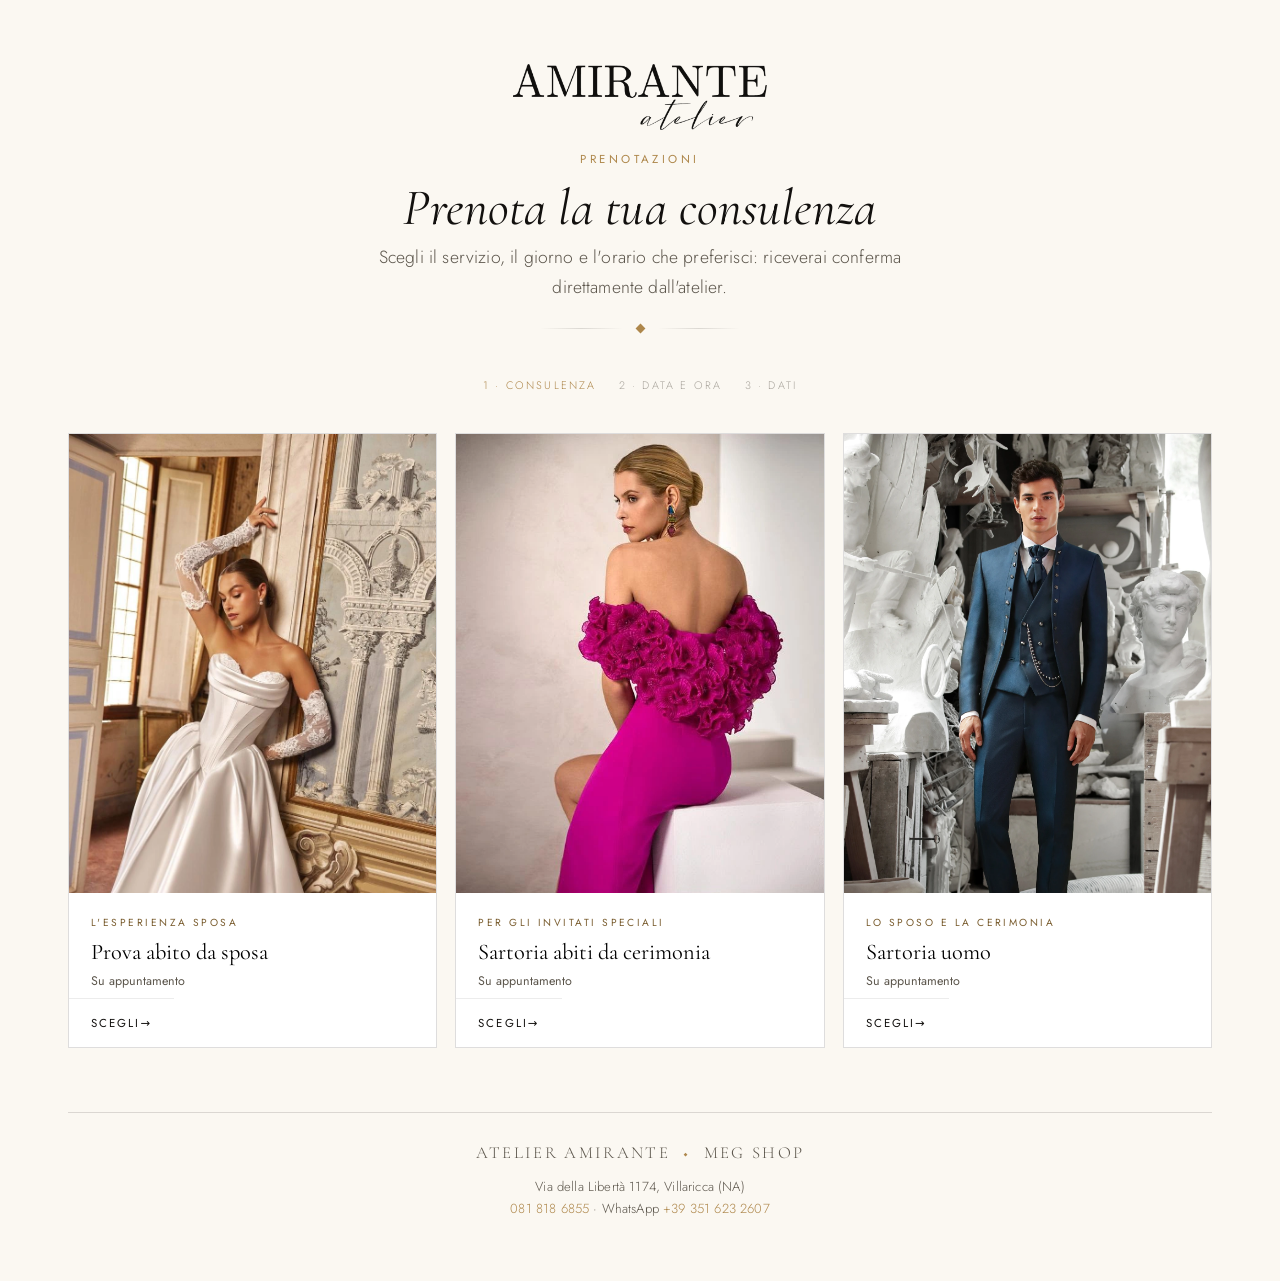
==== prenota.html @ 11bf03ba "Add files via upload" ====
<!DOCTYPE html>
<html lang="it">
<head>
<meta charset="UTF-8">
<meta name="viewport" content="width=device-width, initial-scale=1">
<title>Prenota la tua consulenza — Atelier Amirante</title>
<meta name="description" content="Prenota online la tua consulenza all'Atelier Amirante — Meg Shop, sartoria d'alta moda a Villaricca (NA). Scegli servizio, giorno e orario.">
<meta name="theme-color" content="#FBF8F2">
<meta name="robots" content="noindex,follow">
<meta property="og:title" content="Prenota la tua consulenza — Atelier Amirante">
<meta property="og:description" content="Scegli servizio, giorno e orario: riceverai conferma dall'atelier.">
<meta property="og:type" content="website">
<link rel="icon" href="assets/favicon.png">
<link rel="preconnect" href="https://fonts.googleapis.com">
<link rel="preconnect" href="https://fonts.gstatic.com" crossorigin>
<link href="https://fonts.googleapis.com/css2?family=Cormorant+Garamond:ital,wght@0,400;0,500;0,600;1,400;1,500&family=Jost:wght@300;400;500&display=swap" rel="stylesheet">
<link rel="stylesheet" href="css/style.min.css">
<style>
  /* La pagina prenotazione non ha animazioni reveal: mostra tutto subito */
  .reveal{opacity:1 !important;transform:none !important}
  html,body{min-height:100%}
  body{background:var(--paper);display:block}
  .pren-wrap{max-width:var(--maxw);margin:0 auto;padding:clamp(30px,6vw,64px) clamp(20px,5vw,48px) 20px}
  .pren-head{text-align:center;margin-bottom:clamp(26px,4vw,44px)}
  .pren-logo{height:clamp(42px,6vw,66px);width:auto;margin:0 auto 20px;display:block}
  .pren-kicker{display:block;font-family:var(--sans);font-weight:400;font-size:.72rem;
    letter-spacing:.3em;text-transform:uppercase;color:var(--gold);margin-bottom:12px}
  .pren-head h1{font-family:var(--serif);font-weight:400;font-style:italic;
    font-size:clamp(2rem,5vw,3.2rem);line-height:1.05;margin:0 0 .5rem;color:var(--ink)}
  .pren-head p{font-family:var(--sans);font-weight:300;font-size:clamp(.95rem,1.6vw,1.1rem);
    color:var(--ink-soft);max-width:560px;margin:0 auto}
  .pren-divider{display:flex;align-items:center;justify-content:center;gap:14px;width:200px;margin:22px auto 0}
  .pren-divider span{height:1px;flex:1;background:linear-gradient(90deg,transparent,var(--line),transparent)}
  .pren-divider i{width:7px;height:7px;transform:rotate(45deg);background:var(--gold);flex:0 0 auto}
  .pren-foot{text-align:center;margin-top:clamp(40px,6vw,64px);padding:26px 20px 40px;
    border-top:1px solid var(--line)}
  .pren-foot .fn{font-family:var(--serif);font-size:1.05rem;letter-spacing:.14em;text-transform:uppercase;color:var(--ink-soft)}
  .pren-foot .fd{font-family:var(--sans);font-size:.82rem;color:var(--ink-soft);margin-top:8px;line-height:1.7}
  .pren-foot a{color:var(--gold);text-decoration:none}
  .pren-foot .dot{color:var(--gold);margin:0 .4em}
</style>
</head>
<body>
  <main class="pren-wrap">
    <header class="pren-head">
      <img class="pren-logo" src="assets/logo-dark.png" alt="Atelier Amirante — Meg Shop" width="900" height="233">
      <span class="pren-kicker">Prenotazioni</span>
      <h1>Prenota la tua consulenza</h1>
      <p>Scegli il servizio, il giorno e l'orario che preferisci: riceverai conferma direttamente dall'atelier.</p>
      <div class="pren-divider" aria-hidden="true"><span></span><i></i><span></span></div>
    </header>

    <!-- Il motore di prenotazione si monta qui (js/booking.min.js) -->
    <div id="booking-app"></div>

    <footer class="pren-foot">
      <div class="fn">Atelier Amirante <span class="dot">◆</span> Meg Shop</div>
      <div class="fd">
        Via della Libertà 1174, Villaricca (NA)<br>
        <a href="tel:+390818186855">081 818 6855</a> · WhatsApp <a href="https://wa.me/393516232607" target="_blank" rel="noopener">+39 351 623 2607</a>
      </div>
    </footer>
  </main>

  <script src="js/data.js"></script>
  <script src="js/booking.min.js"></script>
</body>
</html>
---- css/style.min.css ----
:root{--paper:#FBF8F2;--ivory:#F2EADC;--ink:#12100E;--ink-2:#2A2620;--ink-soft:#5B554B;--gold:#AE874B;--gold-2:#C6A56B;--line:rgba(24,20,16,.14);--line-soft:rgba(24,20,16,.08);--shadow:0 30px 80px -40px rgba(18,16,14,.5);--serif:"Cormorant Garamond",Georgia,serif;--sans:"Jost",system-ui,-apple-system,sans-serif;--maxw:1240px;--ease:cubic-bezier(.19,1,.22,1);--gold-text:#7a5d2f}*{box-sizing:border-box}html{scroll-behavior:smooth}body{margin:0;background:var(--paper);color:var(--ink);font-family:var(--sans);font-weight:300;line-height:1.7;font-size:16.5px;letter-spacing:.01em;-webkit-font-smoothing:antialiased;overflow-x:hidden}img{max-width:100%;display:block}a{color:inherit;text-decoration:none}h1,h2,h3,h4{font-family:var(--serif);font-weight:500;line-height:1.05;margin:0;letter-spacing:.005em}p{margin:0 0 1em}.wrap{width:100%;max-width:var(--maxw);margin:0 auto;padding:0 clamp(20px,5vw,64px)}.kicker{font-family:var(--sans);font-weight:400;font-size:.72rem;letter-spacing:.34em;text-transform:uppercase;color:var(--gold);margin:0 0 1.1rem;display:inline-block}.kicker::before{content:"";display:inline-block;width:26px;height:1px;background:var(--gold);vertical-align:middle;margin-right:.8em;opacity:.7}.section{padding:clamp(72px,11vw,150px) 0}.eyebrow-line{width:1px;height:64px;background:var(--line);margin:0 auto}.btn{display:inline-flex;align-items:center;gap:.7em;font-family:var(--sans);font-size:.78rem;letter-spacing:.22em;text-transform:uppercase;font-weight:400;padding:1.15em 2.4em;border:1px solid var(--ink);background:0 0;color:var(--ink);cursor:pointer;transition:all .5s var(--ease);border-radius:0}.btn:hover{background:var(--ink);color:var(--paper)}.btn-gold{border-color:var(--gold);background:var(--gold);color:#fff}.btn-gold:hover{background:var(--ink);border-color:var(--ink);color:var(--paper)}.btn-ghost-light{border-color:rgba(255,255,255,.6);color:#fff;background:0 0}.btn-ghost-light:hover{background:#fff;color:var(--ink);border-color:#fff}.btn:disabled{opacity:.4;cursor:not-allowed}.reveal{opacity:0;transform:translateY(34px);transition:opacity 1.1s var(--ease),transform 1.1s var(--ease)}.reveal.in{opacity:1;transform:none}.reveal.d1{transition-delay:.12s}.reveal.d2{transition-delay:.24s}.reveal.d3{transition-delay:.36s}@media(prefers-reduced-motion:reduce){.reveal{opacity:1;transform:none;transition:none}}.nav{position:fixed;inset:0 0 auto 0;z-index:60;display:flex;align-items:center;justify-content:space-between;padding:22px clamp(20px,5vw,64px);transition:background .6s var(--ease),padding .6s var(--ease),box-shadow .6s var(--ease)}.nav.solid{background:rgba(251,248,242,.92);backdrop-filter:blur(12px);padding:14px clamp(20px,5vw,64px);box-shadow:0 1px 0 var(--line-soft)}.nav-logo img{height:30px;width:auto;transition:opacity .4s}.nav .logo-light{display:block}.nav .logo-dark{display:none;position:absolute}.nav.solid .logo-light{display:none}.nav.solid .logo-dark{display:block;position:static}.nav-links{display:flex;gap:2.4rem;align-items:center}.nav-links a{font-size:.74rem;letter-spacing:.18em;text-transform:uppercase;color:#fff;opacity:.86;transition:opacity .3s}.nav.solid .nav-links a{color:var(--ink)}.nav-links a:hover{opacity:1}.nav-links a.nav-cta{border:1px solid rgba(255,255,255,.5);padding:.7em 1.4em}.nav.solid .nav-links a.nav-cta{border-color:var(--gold);color:var(--gold)}.nav-burger{display:none;background:0 0;border:0;cursor:pointer;width:30px;height:22px;position:relative}.nav-burger span{position:absolute;left:0;right:0;height:1.5px;background:#fff;transition:.4s var(--ease)}.nav.solid .nav-burger span{background:var(--ink)}.nav-burger span:first-child{top:0}.nav-burger span:nth-child(2){top:10px}.nav-burger span:nth-child(3){top:20px}.hero{position:relative;min-height:100svh;display:flex;align-items:center;justify-content:center;text-align:center;overflow:hidden;color:#fff}.hero-poster,.hero-video,.hero-video video{position:absolute;inset:0;width:100%;height:100%;object-fit:cover}.hero-poster{background-size:cover;background-position:center 30%}.hero::after{content:"";position:absolute;inset:0;background:linear-gradient(180deg,rgba(10,9,8,.5) 0,rgba(10,9,8,.28) 40%,rgba(10,9,8,.62) 100%);z-index:1}.hero-inner{position:relative;z-index:2;padding:0 24px;max-width:900px}.hero-logo{height:clamp(46px,7vw,88px);width:auto;margin:0 auto 2rem;filter:drop-shadow(0 8px 30px rgba(0,0,0,.4))}.hero h1{font-size:clamp(2.4rem,6vw,5rem);font-weight:400;font-style:italic;line-height:1.02;margin:0 0 1.1rem;text-shadow:0 4px 40px rgba(0,0,0,.35)}.hero p{font-family:var(--sans);font-weight:300;font-size:clamp(.95rem,1.5vw,1.15rem);letter-spacing:.02em;max-width:620px;margin:0 auto 2.4rem;opacity:.94}.hero-scroll{position:absolute;bottom:34px;left:50%;transform:translateX(-50%);z-index:2;font-size:.66rem;letter-spacing:.3em;text-transform:uppercase;opacity:.8;display:flex;flex-direction:column;align-items:center;gap:12px}.hero-scroll::after{content:"";width:1px;height:40px;background:#fff;animation:scrolldot 2.4s var(--ease) infinite}@keyframes scrolldot{0%{transform:scaleY(0);transform-origin:top}45%{transform:scaleY(1);transform-origin:top}55%{transform:scaleY(1);transform-origin:bottom}100%{transform:scaleY(0);transform-origin:bottom}}.philo{position:relative;background:var(--paper)}.philo-grid{display:grid;grid-template-columns:1.05fr .95fr;gap:clamp(40px,7vw,110px);align-items:center}.philo-text h2{font-size:clamp(2rem,3.6vw,3.3rem);margin:0 0 1.6rem;max-width:15ch}.philo-text p{color:var(--ink-soft);max-width:46ch}.philo-media{position:relative}.philo-media img{width:100%;height:auto;aspect-ratio:4/5;object-fit:cover;box-shadow:var(--shadow)}.philo-media::before{content:"";position:absolute;inset:auto -22px -22px auto;width:62%;height:62%;border:1px solid var(--gold);z-index:-1}.philo-stats{display:flex;gap:clamp(24px,4vw,56px);margin-top:2.8rem;padding-top:2.4rem;border-top:1px solid var(--line)}.philo-stats .n{font-family:var(--serif);font-size:clamp(1.8rem,3vw,2.6rem);color:var(--gold);line-height:1}.philo-stats .l{font-size:.72rem;letter-spacing:.14em;text-transform:uppercase;color:var(--ink-soft);margin-top:.5rem}.services{background:linear-gradient(rgba(251,248,242,.82),rgba(251,248,242,.92)) 0 0/cover fixed,url("../assets/marble-light.webp") 0 0/cover fixed}.sec-head{text-align:center;max-width:640px;margin:0 auto clamp(48px,7vw,90px)}.sec-head h2{font-size:clamp(2rem,4vw,3.4rem)}.sec-head p{color:var(--ink-soft);margin-top:1rem}.svc{display:grid;grid-template-columns:1fr 1fr;gap:clamp(30px,5vw,80px);align-items:center;margin-bottom:clamp(60px,9vw,120px)}.svc:last-child{margin-bottom:0}.svc:nth-child(2n) .svc-media{order:2}.svc-media{position:relative;overflow:hidden}.svc-media img{width:100%;height:auto;aspect-ratio:3/4;object-fit:cover;object-position:center top;transition:transform 1.6s var(--ease)}.svc:hover .svc-media img{transform:scale(1.05)}.svc-num{position:absolute;top:20px;left:20px;font-family:var(--serif);font-size:3.4rem;font-style:italic;color:#fff;mix-blend-mode:overlay;opacity:.9}.svc-body .kicker{margin-bottom:.8rem}.svc-body h3{font-size:clamp(1.7rem,2.8vw,2.5rem);margin-bottom:1rem}.svc-dur{display:inline-flex;align-items:center;gap:.6em;font-size:.72rem;letter-spacing:.18em;text-transform:uppercase;color:var(--gold);margin-bottom:1.2rem}.svc-dur::before{content:"";width:6px;height:6px;border-radius:50%;background:var(--gold)}.svc-body p{color:var(--ink-soft);max-width:44ch}.svc-list{list-style:none;padding:0;margin:1.6rem 0 2rem}.svc-list li{position:relative;padding-left:1.6em;margin-bottom:.6em;font-size:.95rem;color:var(--ink-2)}.svc-list li::before{content:"—";position:absolute;left:0;color:var(--gold)}.steps{background:var(--ivory)}.steps-grid{display:grid;grid-template-columns:repeat(3,1fr);gap:clamp(24px,4vw,60px)}.step{text-align:center;position:relative}.step-n{font-family:var(--serif);font-style:italic;font-size:clamp(3rem,6vw,5rem);color:var(--gold);opacity:.35;line-height:1;margin-bottom:.4rem}.step h3{font-size:1.5rem;margin-bottom:.7rem}.step p{color:var(--ink-soft);font-size:.95rem;max-width:32ch;margin:0 auto}.gallery{background:var(--paper);overflow:hidden}.gal-rows{display:flex;flex-direction:column;gap:clamp(34px,5vw,60px);margin-top:clamp(22px,4vw,42px)}.gal-row-title{font-family:var(--serif);font-weight:400;color:var(--ink);font-size:clamp(1.15rem,2.6vw,1.7rem);letter-spacing:.01em;margin:0 0 clamp(14px,2vw,22px);padding-bottom:.5rem;border-bottom:1px solid var(--line);display:inline-block}.gal-marquee{overflow:hidden;width:100%;-webkit-mask-image:linear-gradient(to right,transparent,#000 5%,#000 95%,transparent);mask-image:linear-gradient(to right,transparent,#000 5%,#000 95%,transparent)}.gal-track{display:flex;width:max-content;animation:linear infinite gal-scroll;will-change:transform}.gal-row.rev .gal-track{animation-direction:reverse}.gal-marquee:hover .gal-track{animation-play-state:paused}.gal-group{display:flex;gap:14px;padding-right:14px}@keyframes gal-scroll{from{transform:translateX(0)}to{transform:translateX(-50%)}}.gal-item{position:relative;overflow:hidden;border:0;padding:0;margin:0;background:var(--ivory);height:clamp(320px,42vw,470px);aspect-ratio:3/4;flex:0 0 auto;display:block;pointer-events:none;-webkit-user-select:none;user-select:none}.gal-item img{width:100%;height:100%;object-fit:cover;object-position:center top;display:block;pointer-events:none;-webkit-user-select:none;user-select:none;-webkit-user-drag:none;-webkit-touch-callout:none;filter:grayscale(.15) contrast(1.03)}@media(max-width:640px){.gal-item{height:clamp(260px,66vw,380px)}.gal-group{gap:10px;padding-right:10px}}@media(prefers-reduced-motion:reduce){.gal-track{animation:none;width:auto}.gal-marquee{overflow-x:auto;-webkit-overflow-scrolling:touch}.gal-group[aria-hidden]{display:none}}.lb-count{position:absolute;bottom:26px;left:50%;transform:translateX(-50%);color:rgba(255,255,255,.8);font-family:var(--sans);font-size:.74rem;letter-spacing:.2em}.lb{position:fixed;inset:0;z-index:200;background:rgba(12,10,8,.94);display:none;align-items:center;justify-content:center;opacity:0;transition:opacity .4s var(--ease)}.lb.on{display:flex;opacity:1}.lb img{max-width:88vw;max-height:86vh;box-shadow:0 40px 120px rgba(0,0,0,.6)}.lb-close,.lb-nav{position:absolute;background:0 0;border:0;color:#fff;cursor:pointer;font-family:var(--serif);opacity:.75;transition:opacity .3s}.lb-close:hover,.lb-nav:hover{opacity:1}.lb-close{top:26px;right:32px;font-size:2rem}.lb-nav{top:50%;transform:translateY(-50%);font-size:2.4rem;padding:20px}.lb-prev{left:16px}.lb-next{right:16px}.atmo{position:relative;min-height:78vh;display:flex;align-items:center;justify-content:center;overflow:hidden;color:#fff;text-align:center}.atmo video{position:absolute;inset:0;width:100%;height:100%;object-fit:cover}.atmo::after{content:"";position:absolute;inset:0;background:rgba(12,10,8,.42);z-index:1}.atmo-inner{position:relative;z-index:2;max-width:760px;padding:0 24px}.atmo-inner h2{font-size:clamp(1.9rem,4vw,3.4rem);font-style:italic;font-weight:400}.atmo-inner p{font-family:var(--sans);opacity:.9;margin-top:1rem}.booking{background:linear-gradient(rgba(18,16,14,.9),rgba(18,16,14,.94)) 0 0/cover,url("../assets/marble-dark.webp") 0 0/cover;color:var(--paper)}.booking .sec-head h2{color:var(--paper)}.booking .sec-head p{color:rgba(242,234,220,.7)}.booking .kicker{color:var(--gold-2)}.bk-shell{max-width:960px;margin:0 auto;background:var(--paper);color:var(--ink);overflow-x:clip;box-shadow:0 50px 130px -50px rgba(0,0,0,.8);padding:clamp(24px,4vw,52px)}.bk-progress{display:flex;gap:1.4rem;justify-content:center;flex-wrap:wrap;margin-bottom:2.4rem;font-size:.68rem;letter-spacing:.2em;text-transform:uppercase;color:var(--ink-soft)}.bk-progress span{position:relative;opacity:.5}.bk-progress span.on{opacity:1;color:var(--gold)}.bk-progress span.done{opacity:.85;color:var(--ink)}.bk-svc-grid{display:grid;grid-template-columns:repeat(3,1fr);gap:18px}.bk-svc{display:flex;flex-direction:column;text-align:left;border:1px solid var(--line);background:#fff;cursor:pointer;padding:0;overflow:hidden;transition:.5s var(--ease);font-family:var(--sans)}.bk-svc:hover{border-color:var(--gold);transform:translateY(-4px);box-shadow:var(--shadow)}.bk-svc-img{display:block;width:100%;height:auto;aspect-ratio:4/5;object-fit:cover;object-position:center top;background:var(--ivory)}.bk-svc-body{padding:22px 22px 8px;flex:1}.bk-svc-kicker{display:block;font-size:.64rem;letter-spacing:.24em;text-transform:uppercase;color:var(--gold);margin-bottom:.6rem}.bk-svc-name{display:block;font-family:var(--serif);font-size:1.4rem;line-height:1.1;margin-bottom:.5rem}.bk-svc-dur{display:block;font-size:.78rem;color:var(--ink-soft)}.bk-svc-go{display:flex;justify-content:space-between;align-items:center;padding:16px 22px;font-size:.72rem;letter-spacing:.18em;text-transform:uppercase;color:var(--ink);border-top:1px solid var(--line-soft)}.bk-svc-go i{transition:transform .4s var(--ease);font-style:normal}.bk-svc:hover .bk-svc-go i{transform:translateX(6px);color:var(--gold)}.bk-head{display:flex;align-items:center;gap:1.2rem;flex-wrap:wrap;margin-bottom:2rem;padding-bottom:1.2rem;border-bottom:1px solid var(--line-soft)}.bk-back{background:0 0;border:0;cursor:pointer;font-family:var(--sans);font-size:.74rem;letter-spacing:.14em;text-transform:uppercase;color:var(--ink-soft);transition:color .3s}.bk-back:hover{color:var(--gold)}.bk-chosen{font-family:var(--serif);font-size:1.15rem;color:var(--ink)}.bk-chosen em{color:var(--gold);font-style:normal;font-size:.9rem}.bk-cols{display:grid;grid-template-columns:230px 1fr;gap:clamp(20px,4vw,44px)}.bk-cols>*{min-width:0}.bk-cols h4{font-family:var(--sans);font-weight:400;font-size:.7rem;letter-spacing:.22em;text-transform:uppercase;color:var(--ink-soft);margin:0 0 1rem}.bk-date-list{display:flex;flex-direction:column;gap:8px;max-height:340px;overflow-y:auto;padding-right:6px}.bk-date{display:flex;align-items:center;gap:14px;border:1px solid var(--line);background:#fff;cursor:pointer;padding:10px 14px;transition:.35s var(--ease);font-family:var(--sans);text-align:left}.bk-date:hover{border-color:var(--gold)}.bk-date.sel{background:var(--ink);color:#fff;border-color:var(--ink)}.bk-date-dow{font-size:.66rem;letter-spacing:.16em;text-transform:uppercase;opacity:.7;width:34px}.bk-date-num{font-family:var(--serif);font-size:1.5rem;line-height:1}.bk-date-mon{font-size:.72rem;letter-spacing:.12em;text-transform:uppercase;opacity:.8}.bk-time-sec{font-family:var(--serif);font-style:italic;font-size:1.15rem;color:var(--gold);margin:1.2rem 0 .8rem}.bk-time-sec:first-child{margin-top:0}.bk-time-grid{display:grid;grid-template-columns:repeat(auto-fill,minmax(78px,1fr));gap:10px}.bk-time{border:1px solid var(--line);background:#fff;cursor:pointer;padding:.85em 0;font-family:var(--sans);font-size:.85rem;letter-spacing:.06em;transition:.3s var(--ease)}.bk-time:hover{border-color:var(--gold);color:var(--gold)}.bk-time.sel{background:var(--gold);border-color:var(--gold);color:#fff}.bk-time.off{opacity:.32;text-decoration:line-through;cursor:not-allowed}.bk-empty,.bk-hint,.bk-loading{color:var(--ink-soft);font-size:.9rem;font-style:italic}.bk-loading{color:var(--gold)}.bk-next{margin-top:2rem;width:100%;justify-content:center}.bk-cols-cal{grid-template-columns:320px 1fr}.bk-cal-wrap{border:1px solid var(--line);background:#fff;padding:16px}.bk-cal-hdr{display:flex;align-items:center;justify-content:space-between;margin-bottom:14px}.bk-cal-title{font-family:var(--serif);font-size:1.25rem;text-transform:capitalize}.bk-cal-nav{width:36px;height:36px;border:1px solid var(--line);background:#fff;cursor:pointer;font-size:1.2rem;line-height:1;color:var(--ink);transition:.3s var(--ease);border-radius:0}.bk-cal-nav:hover:not(:disabled){border-color:var(--gold);color:var(--gold)}.bk-cal-nav:disabled{opacity:.25;cursor:not-allowed}.bk-cal-week{display:grid;grid-template-columns:repeat(7,minmax(0,1fr));gap:4px;margin-bottom:8px}.bk-cal-week span{text-align:center;font-size:.62rem;letter-spacing:.06em;text-transform:uppercase;color:var(--ink-soft)}.bk-cal-grid{display:grid;grid-template-columns:repeat(7,minmax(0,1fr));gap:8px 4px}.bk-cal-empty{min-width:0}.bk-cal-day{width:100%;max-width:42px;margin-inline:auto;aspect-ratio:1;display:flex;align-items:center;justify-content:center;border:1px solid transparent;background:0 0;cursor:pointer;font-family:var(--sans);font-size:.92rem;line-height:1;color:var(--ink);transition:.2s var(--ease);border-radius:50%;padding:0}.bk-cal-day:hover:not(:disabled){border-color:var(--gold);color:var(--gold)}.bk-cal-day.today{font-weight:500;box-shadow:inset 0 0 0 1px var(--line)}.bk-cal-day.sel{background:var(--ink);color:#fff;border-color:var(--ink)}.bk-cal-day.off{color:#cfc8bb;cursor:not-allowed;pointer-events:none}.bk-form{display:grid;grid-template-columns:1fr 1fr;gap:18px}.bk-field{display:flex;flex-direction:column;gap:.5rem}.bk-field-full{grid-column:1/-1}.bk-field label{font-size:.68rem;letter-spacing:.16em;text-transform:uppercase;color:var(--ink-soft)}.bk-field input,.bk-field select,.bk-field textarea{border:1px solid var(--line);background:#fff;padding:.9em 1em;font-family:var(--sans);font-size:.95rem;color:var(--ink);border-radius:0;transition:border-color .3s;width:100%;box-sizing:border-box}.bk-field input:focus,.bk-field select:focus,.bk-field textarea:focus{outline:0;border-color:var(--gold)}.bk-field input:disabled{background:#f4f1ea;color:var(--ink-soft);cursor:not-allowed}.bk-field select{appearance:none;-webkit-appearance:none;cursor:pointer;background-image:url("data:image/svg+xml,%3Csvg xmlns='http://www.w3.org/2000/svg' width='12' height='8' viewBox='0 0 12 8'%3E%3Cpath fill='none' stroke='%237a5d2f' stroke-width='1.4' d='M1 1.5 6 6.5 11 1.5'/%3E%3C/svg%3E");background-repeat:no-repeat;background-position:right 1em center;padding-right:2.6em}.bk-sposa-title{margin-top:.4rem}.bk-sposa-title span{display:block;border-top:1px solid var(--line);padding-top:1rem;font-size:.7rem;letter-spacing:.16em;text-transform:uppercase;color:var(--gold)}.bk-email-off label{opacity:.55}.bk-noemail{align-self:flex-start;background:0 0;border:none;padding:.15rem 0;margin:.1rem 0 0;font-family:var(--sans);font-size:.78rem;color:var(--gold);cursor:pointer;text-decoration:underline;text-underline-offset:3px;transition:opacity .2s}.bk-noemail:hover{opacity:.7}.bk-noemail-note{font-size:.78rem;line-height:1.5;color:var(--ink-soft);margin:.35rem 0 0;background:#f6f1e6;border-left:2px solid var(--gold);padding:.6rem .8rem}.bk-noemail-note strong{color:var(--ink)}.bk-error{grid-column:1/-1;color:#a3402f;font-size:.85rem;margin:0}.bk-submit{grid-column:1/-1;justify-content:center;margin-top:.4rem}.bk-privacy{grid-column:1/-1;font-size:.72rem;color:var(--ink-soft);text-align:center;margin:.4rem 0 0}.bk-done{text-align:center;max-width:560px;margin:0 auto;padding:1rem 0}.bk-done-mark{width:64px;height:64px;border-radius:50%;border:1px solid var(--gold);color:var(--gold);display:flex;align-items:center;justify-content:center;font-size:1.8rem;margin:0 auto 1.6rem}.bk-done h3{font-size:1.9rem;margin-bottom:.8rem}.bk-done-sub{color:var(--ink-soft);margin-bottom:2rem}.bk-recap{text-align:left;border:1px solid var(--line);padding:1.4rem 1.6rem;margin-bottom:2rem}.bk-recap div{display:flex;justify-content:space-between;gap:1rem;padding:.5rem 0;border-bottom:1px solid var(--line-soft)}.bk-recap div:last-child{border-bottom:0}.bk-recap span{font-size:.7rem;letter-spacing:.14em;text-transform:uppercase;color:var(--ink-soft)}.bk-recap strong{font-weight:400;font-family:var(--serif);font-size:1.05rem;text-align:right}.bk-wa{width:100%;justify-content:center;margin-bottom:1rem}.bk-restart{background:0 0;border:0;cursor:pointer;font-family:var(--sans);font-size:.74rem;letter-spacing:.14em;text-transform:uppercase;color:var(--ink-soft);transition:color .3s}.bk-restart:hover{color:var(--gold)}.contact{background:var(--ivory)}.contact-grid{display:grid;grid-template-columns:.9fr 1.1fr;gap:clamp(30px,5vw,70px);align-items:stretch}.contact-info h2{font-size:clamp(1.9rem,3.4vw,3rem);margin-bottom:1.6rem}.contact-block{margin-bottom:1.7rem}.contact-block .lbl{font-size:.68rem;letter-spacing:.2em;text-transform:uppercase;color:var(--gold);margin-bottom:.4rem}.contact-block a,.contact-block p{font-size:1.05rem;color:var(--ink-2);margin:0}.contact-block a:hover{color:var(--gold)}.contact-socials{display:flex;gap:1.4rem;margin-top:2rem}.contact-socials a{font-size:.74rem;letter-spacing:.16em;text-transform:uppercase;border-bottom:1px solid var(--line);padding-bottom:.3em;transition:.3s}.contact-socials a:hover{border-color:var(--gold);color:var(--gold)}.contact-map{min-height:360px}.contact-map iframe{width:100%;height:100%;min-height:360px;border:0;filter:grayscale(.4) contrast(1.05)}.footer{background:var(--ink);color:rgba(242,234,220,.72);padding:clamp(56px,8vw,90px) 0 34px}.footer-top{display:grid;grid-template-columns:1.4fr 1fr 1fr;gap:clamp(30px,5vw,60px);padding-bottom:3rem;border-bottom:1px solid rgba(255,255,255,.1)}.footer-logo img{height:34px;width:auto;margin-bottom:1.4rem}.footer-top p{font-size:.92rem;max-width:34ch}.footer-col h5{font-family:var(--sans);font-weight:400;font-size:.68rem;letter-spacing:.2em;text-transform:uppercase;color:var(--gold-2);margin:0 0 1.1rem}.footer-col a,.footer-col p{display:block;font-size:.92rem;margin-bottom:.6rem;color:rgba(242,234,220,.72)}.footer-col a:hover{color:#fff}.footer-bottom{display:flex;justify-content:space-between;flex-wrap:wrap;gap:1rem;padding-top:1.8rem;font-size:.74rem;letter-spacing:.06em;color:rgba(242,234,220,.5)}.footer-bottom a:hover{color:#fff}@media(max-width:960px){.contact-grid,.philo-grid,.svc{grid-template-columns:1fr}.svc:nth-child(2n) .svc-media{order:0}.philo-media{max-width:520px}.steps-grid{grid-template-columns:1fr;gap:40px}.bk-cols,.bk-svc-grid{grid-template-columns:1fr}.bk-dates{min-width:0}.bk-date-list{flex-direction:row;max-height:none;overflow-x:auto;padding-bottom:10px;scroll-snap-type:x proximity;-webkit-overflow-scrolling:touch}.bk-date{flex:0 0 auto;flex-direction:column;gap:2px;min-width:64px;text-align:center;align-items:center;scroll-snap-align:start}.bk-date-dow{width:auto}.footer-top{grid-template-columns:1fr}.services{background-attachment:scroll}}@media(max-width:640px){.nav-links{position:fixed;inset:0;background:var(--paper);flex-direction:column;justify-content:center;gap:2rem;transform:translateX(100%);transition:transform .6s var(--ease);z-index:55}.nav-links.open{transform:none}.nav-links a{color:var(--ink);font-size:1rem}.nav-links a.nav-cta{border-color:var(--gold);color:var(--gold)}.nav-burger{display:block;z-index:70}.nav.menu-open .nav-burger span{background:var(--ink)}.nav.menu-open .nav-burger span:first-child{top:10px;transform:rotate(45deg)}.nav.menu-open .nav-burger span:nth-child(2){opacity:0}.nav.menu-open .nav-burger span:nth-child(3){top:10px;transform:rotate(-45deg)}.bk-form{grid-template-columns:1fr}.hero h1{font-size:clamp(2rem,9vw,3rem)}}.bk-svc-kicker,.contact-block .lbl,.svc-dur,/* testi piccoli in oro → tonalità conforme AA su fondo chiaro */ .kicker{color:var(--gold-text)}.visually-hidden{position:absolute!important;width:1px;height:1px;padding:0;margin:-1px;overflow:hidden;clip:rect(0,0,0,0);white-space:nowrap;border:0}.skip-link{position:absolute;left:16px;top:-60px;z-index:200;background:var(--ink);color:#fff;padding:.8em 1.4em;font-size:.8rem;letter-spacing:.12em;text-transform:uppercase;transition:top .3s var(--ease)}.skip-link:focus{top:16px}.bk-cal-day:focus-visible,.bk-time:focus-visible,[tabindex]:focus-visible,a:focus-visible,button:focus-visible,input:focus-visible,select:focus-visible,textarea:focus-visible{outline:2px solid var(--gold);outline-offset:3px;border-radius:2px}.atmo a:focus-visible,.booking a:focus-visible,.booking button:focus-visible,.booking input:focus-visible,.booking textarea:focus-visible,.footer a:focus-visible,.hero a:focus-visible,.lb button:focus-visible,.nav a:focus-visible{outline-color:var(--gold-2)}.footer-col h2{font-family:var(--sans);font-weight:400;font-size:.68rem;letter-spacing:.2em;text-transform:uppercase;color:var(--gold-2);margin:0 0 1.1rem}.contact-block address{font-style:normal;line-height:1.7;margin:0}
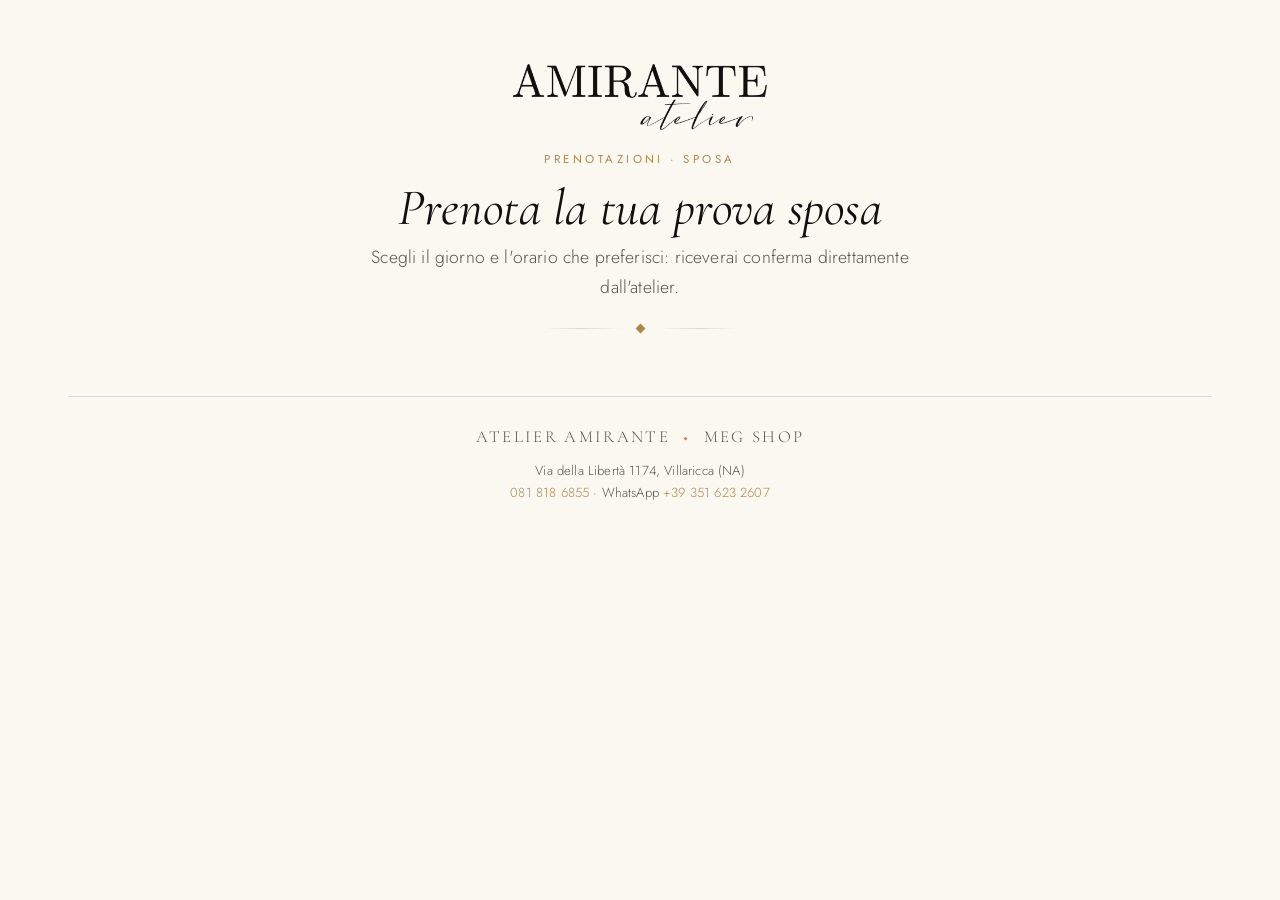
==== commit ebe338a6: "Add files via upload" ====
--- a/prenota.html
+++ b/prenota.html
@@ -3,12 +3,12 @@
 <head>
 <meta charset="UTF-8">
 <meta name="viewport" content="width=device-width, initial-scale=1">
-<title>Prenota la tua consulenza — Atelier Amirante</title>
-<meta name="description" content="Prenota online la tua consulenza all'Atelier Amirante — Meg Shop, sartoria d'alta moda a Villaricca (NA). Scegli servizio, giorno e orario.">
+<title>Prenota la prova abito da sposa — Atelier Amirante</title>
+<meta name="description" content="Prenota online la tua prova abito da sposa all'Atelier Amirante — Meg Shop, sartoria d'alta moda a Villaricca (NA). Scegli giorno e orario.">
 <meta name="theme-color" content="#FBF8F2">
 <meta name="robots" content="noindex,follow">
-<meta property="og:title" content="Prenota la tua consulenza — Atelier Amirante">
-<meta property="og:description" content="Scegli servizio, giorno e orario: riceverai conferma dall'atelier.">
+<meta property="og:title" content="Prenota la prova abito da sposa — Atelier Amirante">
+<meta property="og:description" content="Scegli il giorno e l'orario: riceverai conferma dall'atelier.">
 <meta property="og:type" content="website">
 <link rel="icon" href="assets/favicon.png">
 <link rel="preconnect" href="https://fonts.googleapis.com">
@@ -44,13 +44,13 @@
   <main class="pren-wrap">
     <header class="pren-head">
       <img class="pren-logo" src="assets/logo-dark.png" alt="Atelier Amirante — Meg Shop" width="900" height="233">
-      <span class="pren-kicker">Prenotazioni</span>
-      <h1>Prenota la tua consulenza</h1>
-      <p>Scegli il servizio, il giorno e l'orario che preferisci: riceverai conferma direttamente dall'atelier.</p>
+      <span class="pren-kicker">Prenotazioni · Sposa</span>
+      <h1>Prenota la tua prova sposa</h1>
+      <p>Scegli il giorno e l'orario che preferisci: riceverai conferma direttamente dall'atelier.</p>
       <div class="pren-divider" aria-hidden="true"><span></span><i></i><span></span></div>
     </header>
 
-    <!-- Il motore di prenotazione si monta qui (js/booking.min.js) -->
+    <!-- Il motore di prenotazione (solo sposa) si monta qui -->
     <div id="booking-app"></div>
 
     <footer class="pren-foot">
@@ -63,6 +63,6 @@
   </main>
 
   <script src="js/data.js"></script>
-  <script src="js/booking.min.js"></script>
+  <script src="js/booking-sposa.min.js"></script>
 </body>
 </html>
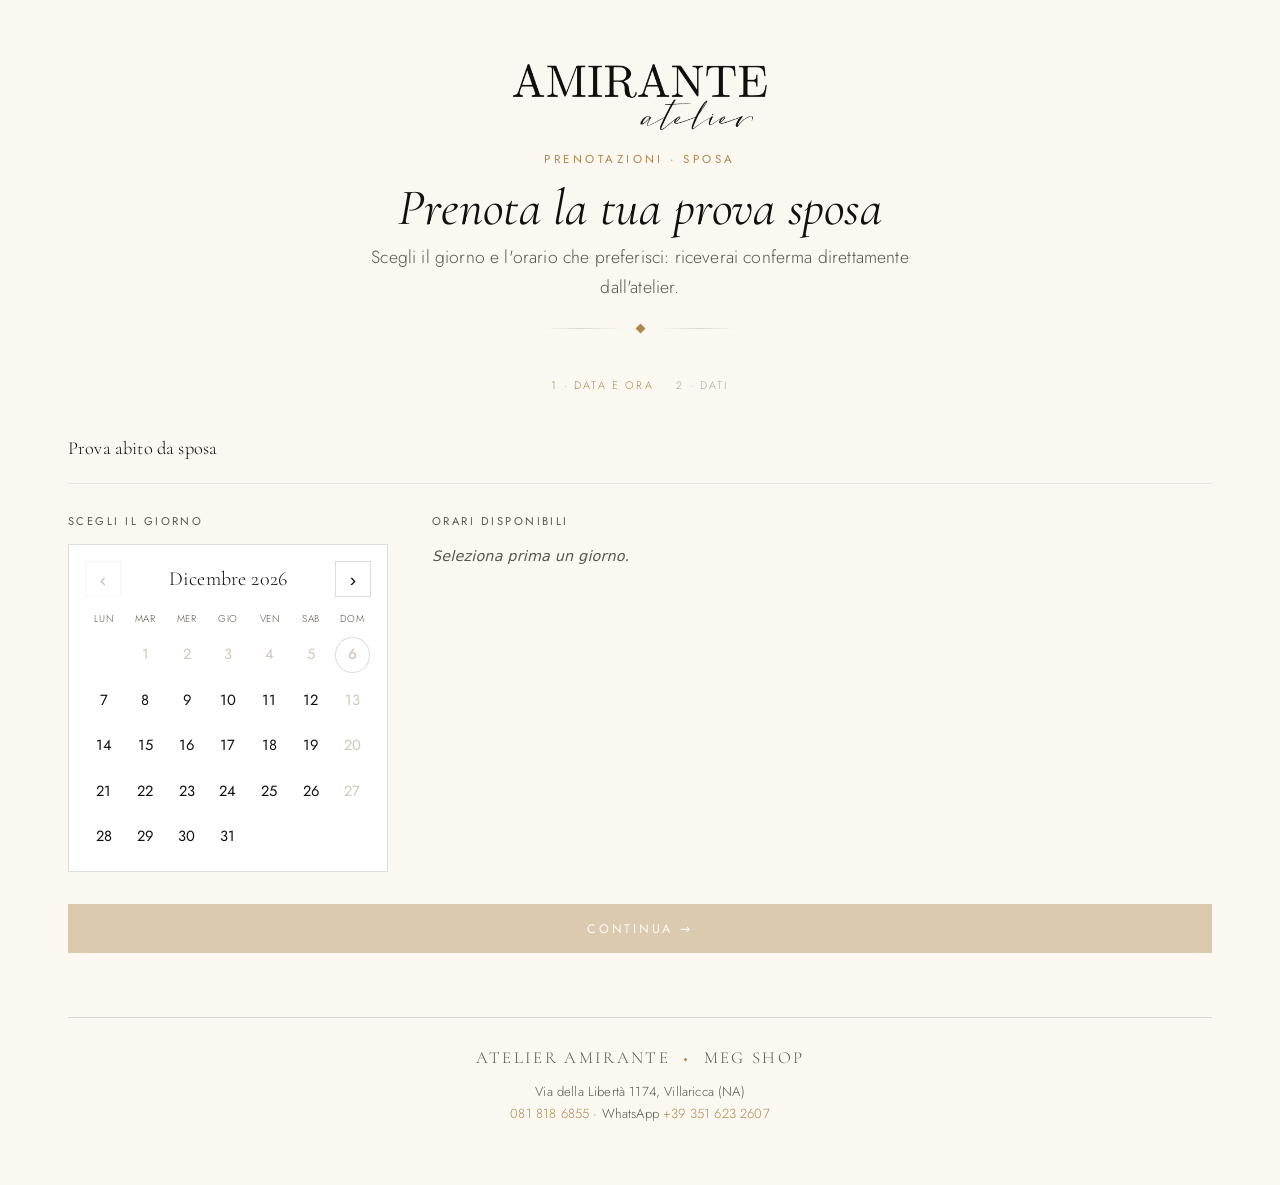
==== commit 21f93db6: "Add files via upload" ====
--- a/prenota.html
+++ b/prenota.html
@@ -14,7 +14,9 @@
 <link rel="preconnect" href="https://fonts.googleapis.com">
 <link rel="preconnect" href="https://fonts.gstatic.com" crossorigin>
 <link href="https://fonts.googleapis.com/css2?family=Cormorant+Garamond:ital,wght@0,400;0,500;0,600;1,400;1,500&family=Jost:wght@300;400;500&display=swap" rel="stylesheet">
-<link rel="stylesheet" href="css/style.min.css">
+<style id="site-css">
+:root{--paper:#FBF8F2;--ivory:#F2EADC;--ink:#12100E;--ink-2:#2A2620;--ink-soft:#5B554B;--gold:#AE874B;--gold-2:#C6A56B;--line:rgba(24,20,16,.14);--line-soft:rgba(24,20,16,.08);--shadow:0 30px 80px -40px rgba(18,16,14,.5);--serif:"Cormorant Garamond",Georgia,serif;--sans:"Jost",system-ui,-apple-system,sans-serif;--maxw:1240px;--ease:cubic-bezier(.19,1,.22,1)}*{box-sizing:border-box}html{scroll-behavior:smooth}body{margin:0;background:var(--paper);color:var(--ink);font-family:var(--sans);font-weight:300;line-height:1.7;font-size:16.5px;letter-spacing:.01em;-webkit-font-smoothing:antialiased;overflow-x:hidden}img{max-width:100%;display:block}a{color:inherit;text-decoration:none}h1,h2,h3,h4{font-family:var(--serif);font-weight:500;line-height:1.05;margin:0;letter-spacing:.005em}p{margin:0 0 1em}.wrap{width:100%;max-width:var(--maxw);margin:0 auto;padding:0 clamp(20px,5vw,64px)}.kicker{font-family:var(--sans);font-weight:400;font-size:.72rem;letter-spacing:.34em;text-transform:uppercase;color:var(--gold);margin:0 0 1.1rem;display:inline-block}.kicker::before{content:"";display:inline-block;width:26px;height:1px;background:var(--gold);vertical-align:middle;margin-right:.8em;opacity:.7}.section{padding:clamp(72px,11vw,150px) 0}.eyebrow-line{width:1px;height:64px;background:var(--line);margin:0 auto}.btn{display:inline-flex;align-items:center;gap:.7em;font-family:var(--sans);font-size:.78rem;letter-spacing:.22em;text-transform:uppercase;font-weight:400;padding:1.15em 2.4em;border:1px solid var(--ink);background:0 0;color:var(--ink);cursor:pointer;transition:all .5s var(--ease);border-radius:0}.btn:hover{background:var(--ink);color:var(--paper)}.btn-gold{border-color:var(--gold);background:var(--gold);color:#fff}.btn-gold:hover{background:var(--ink);border-color:var(--ink);color:var(--paper)}.btn-ghost-light{border-color:rgba(255,255,255,.6);color:#fff;background:0 0}.btn-ghost-light:hover{background:#fff;color:var(--ink);border-color:#fff}.btn:disabled{opacity:.4;cursor:not-allowed}.reveal{opacity:0;transform:translateY(34px);transition:opacity 1.1s var(--ease),transform 1.1s var(--ease)}.reveal.in{opacity:1;transform:none}.reveal.d1{transition-delay:.12s}.reveal.d2{transition-delay:.24s}.reveal.d3{transition-delay:.36s}@media(prefers-reduced-motion:reduce){.reveal{opacity:1;transform:none;transition:none}}.nav{position:fixed;inset:0 0 auto 0;z-index:60;display:flex;align-items:center;justify-content:space-between;padding:22px clamp(20px,5vw,64px);transition:background .6s var(--ease),padding .6s var(--ease),box-shadow .6s var(--ease)}.nav.solid{background:rgba(251,248,242,.92);backdrop-filter:blur(12px);padding:14px clamp(20px,5vw,64px);box-shadow:0 1px 0 var(--line-soft)}.nav-logo img{height:30px;width:auto;transition:opacity .4s}.nav .logo-light{display:block}.nav .logo-dark{display:none;position:absolute}.nav.solid .logo-light{display:none}.nav.solid .logo-dark{display:block;position:static}.nav-links{display:flex;gap:2.4rem;align-items:center}.nav-links a{font-size:.74rem;letter-spacing:.18em;text-transform:uppercase;color:#fff;opacity:.86;transition:opacity .3s}.nav.solid .nav-links a{color:var(--ink)}.nav-links a:hover{opacity:1}.nav-links a.nav-cta{border:1px solid rgba(255,255,255,.5);padding:.7em 1.4em}.nav.solid .nav-links a.nav-cta{border-color:var(--gold);color:var(--gold)}.nav-burger{display:none;background:0 0;border:0;cursor:pointer;width:30px;height:22px;position:relative}.nav-burger span{position:absolute;left:0;right:0;height:1.5px;background:#fff;transition:.4s var(--ease)}.nav.solid .nav-burger span{background:var(--ink)}.nav-burger span:first-child{top:0}.nav-burger span:nth-child(2){top:10px}.nav-burger span:nth-child(3){top:20px}.hero{position:relative;min-height:100svh;display:flex;align-items:center;justify-content:center;text-align:center;overflow:hidden;color:#fff}.hero-poster,.hero-video,.hero-video video{position:absolute;inset:0;width:100%;height:100%;object-fit:cover}.hero-poster{background-size:cover;background-position:center 30%}.hero::after{content:"";position:absolute;inset:0;background:linear-gradient(180deg,rgba(10,9,8,.5) 0,rgba(10,9,8,.28) 40%,rgba(10,9,8,.62) 100%);z-index:1}.hero-inner{position:relative;z-index:2;padding:0 24px;max-width:900px}.hero-logo{height:clamp(46px,7vw,88px);width:auto;margin:0 auto 2rem;filter:drop-shadow(0 8px 30px rgba(0,0,0,.4))}.hero h1{font-size:clamp(2.4rem,6vw,5rem);font-weight:400;font-style:italic;line-height:1.02;margin:0 0 1.1rem;text-shadow:0 4px 40px rgba(0,0,0,.35)}.hero p{font-family:var(--sans);font-weight:300;font-size:clamp(.95rem,1.5vw,1.15rem);letter-spacing:.02em;max-width:620px;margin:0 auto 2.4rem;opacity:.94}.hero-scroll{position:absolute;bottom:34px;left:50%;transform:translateX(-50%);z-index:2;font-size:.66rem;letter-spacing:.3em;text-transform:uppercase;opacity:.8;display:flex;flex-direction:column;align-items:center;gap:12px}.hero-scroll::after{content:"";width:1px;height:40px;background:#fff;animation:scrolldot 2.4s var(--ease) infinite}@keyframes scrolldot{0%{transform:scaleY(0);transform-origin:top}45%{transform:scaleY(1);transform-origin:top}55%{transform:scaleY(1);transform-origin:bottom}100%{transform:scaleY(0);transform-origin:bottom}}.philo{position:relative;background:var(--paper)}.philo-grid{display:grid;grid-template-columns:1.05fr .95fr;gap:clamp(40px,7vw,110px);align-items:center}.philo-text h2{font-size:clamp(2rem,3.6vw,3.3rem);margin:0 0 1.6rem;max-width:15ch}.philo-text p{color:var(--ink-soft);max-width:46ch}.philo-media{position:relative}.philo-media img{width:100%;aspect-ratio:4/5;object-fit:cover;box-shadow:var(--shadow)}.philo-media::before{content:"";position:absolute;inset:auto -22px -22px auto;width:62%;height:62%;border:1px solid var(--gold);z-index:-1}.philo-stats{display:flex;gap:clamp(24px,4vw,56px);margin-top:2.8rem;padding-top:2.4rem;border-top:1px solid var(--line)}.philo-stats .n{font-family:var(--serif);font-size:clamp(1.8rem,3vw,2.6rem);color:var(--gold);line-height:1}.philo-stats .l{font-size:.72rem;letter-spacing:.14em;text-transform:uppercase;color:var(--ink-soft);margin-top:.5rem}.services{background:linear-gradient(rgba(251,248,242,.82),rgba(251,248,242,.92)),url("../assets/marble-light.webp");background-size:cover;background-attachment:fixed}.sec-head{text-align:center;max-width:640px;margin:0 auto clamp(48px,7vw,90px)}.sec-head h2{font-size:clamp(2rem,4vw,3.4rem)}.sec-head p{color:var(--ink-soft);margin-top:1rem}.svc{display:grid;grid-template-columns:1fr 1fr;gap:clamp(30px,5vw,80px);align-items:center;margin-bottom:clamp(60px,9vw,120px)}.svc:last-child{margin-bottom:0}.svc:nth-child(2n) .svc-media{order:2}.svc-media{position:relative;overflow:hidden}.svc-media img{width:100%;aspect-ratio:3/4;object-fit:cover;object-position:center top;transition:transform 1.6s var(--ease)}.svc:hover .svc-media img{transform:scale(1.05)}.svc-num{position:absolute;top:20px;left:20px;font-family:var(--serif);font-size:3.4rem;font-style:italic;color:#fff;mix-blend-mode:overlay;opacity:.9}.svc-body .kicker{margin-bottom:.8rem}.svc-body h3{font-size:clamp(1.7rem,2.8vw,2.5rem);margin-bottom:1rem}.svc-dur{display:inline-flex;align-items:center;gap:.6em;font-size:.72rem;letter-spacing:.18em;text-transform:uppercase;color:var(--gold);margin-bottom:1.2rem}.svc-dur::before{content:"";width:6px;height:6px;border-radius:50%;background:var(--gold)}.svc-body p{color:var(--ink-soft);max-width:44ch}.svc-list{list-style:none;padding:0;margin:1.6rem 0 2rem}.svc-list li{position:relative;padding-left:1.6em;margin-bottom:.6em;font-size:.95rem;color:var(--ink-2)}.svc-list li::before{content:"—";position:absolute;left:0;color:var(--gold)}.steps{background:var(--ivory)}.steps-grid{display:grid;grid-template-columns:repeat(3,1fr);gap:clamp(24px,4vw,60px)}.step{text-align:center;position:relative}.step-n{font-family:var(--serif);font-style:italic;font-size:clamp(3rem,6vw,5rem);color:var(--gold);opacity:.35;line-height:1;margin-bottom:.4rem}.step h3{font-size:1.5rem;margin-bottom:.7rem}.step p{color:var(--ink-soft);font-size:.95rem;max-width:32ch;margin:0 auto}.gallery{background:var(--paper);overflow:hidden}.gal-rows{display:flex;flex-direction:column;gap:clamp(34px,5vw,60px);margin-top:clamp(22px,4vw,42px)}.gal-row-title{font-family:var(--serif);font-weight:400;color:var(--ink);font-size:clamp(1.15rem,2.6vw,1.7rem);letter-spacing:.01em;margin:0 0 clamp(14px,2vw,22px);padding-bottom:.5rem;border-bottom:1px solid var(--line);display:inline-block}.gal-marquee{overflow:hidden;width:100%;-webkit-mask-image:linear-gradient(to right,transparent,#000 5%,#000 95%,transparent);mask-image:linear-gradient(to right,transparent,#000 5%,#000 95%,transparent)}.gal-track{display:flex;width:max-content;animation:gal-scroll linear infinite;will-change:transform}.gal-row.rev .gal-track{animation-direction:reverse}.gal-marquee:hover .gal-track{animation-play-state:paused}.gal-group{display:flex;gap:14px;padding-right:14px}@keyframes gal-scroll{from{transform:translateX(0)}to{transform:translateX(-50%)}}.gal-item{position:relative;overflow:hidden;border:0;padding:0;margin:0;background:var(--ivory);height:clamp(320px,42vw,470px);aspect-ratio:3/4;flex:0 0 auto;display:block;pointer-events:none;-webkit-user-select:none;user-select:none}.gal-item img{width:100%;height:100%;object-fit:cover;display:block;pointer-events:none;-webkit-user-select:none;user-select:none;-webkit-user-drag:none;-webkit-touch-callout:none;filter:grayscale(.15) contrast(1.03)}@media(max-width:640px){.gal-item{height:clamp(260px,66vw,380px)}.gal-group{gap:10px;padding-right:10px}}@media(prefers-reduced-motion:reduce){.gal-track{animation:none;width:auto}.gal-marquee{overflow-x:auto;-webkit-overflow-scrolling:touch}.gal-group[aria-hidden]{display:none}}.lb-count{position:absolute;bottom:26px;left:50%;transform:translateX(-50%);color:rgba(255,255,255,.8);font-family:var(--sans);font-size:.74rem;letter-spacing:.2em}.lb{position:fixed;inset:0;z-index:200;background:rgba(12,10,8,.94);display:none;align-items:center;justify-content:center;opacity:0;transition:opacity .4s var(--ease)}.lb.on{display:flex;opacity:1}.lb img{max-width:88vw;max-height:86vh;box-shadow:0 40px 120px rgba(0,0,0,.6)}.lb-close,.lb-nav{position:absolute;background:0 0;border:0;color:#fff;cursor:pointer;font-family:var(--serif);opacity:.75;transition:opacity .3s}.lb-close:hover,.lb-nav:hover{opacity:1}.lb-close{top:26px;right:32px;font-size:2rem}.lb-nav{top:50%;transform:translateY(-50%);font-size:2.4rem;padding:20px}.lb-prev{left:16px}.lb-next{right:16px}.atmo{position:relative;min-height:78vh;display:flex;align-items:center;justify-content:center;overflow:hidden;color:#fff;text-align:center}.atmo video{position:absolute;inset:0;width:100%;height:100%;object-fit:cover}.atmo::after{content:"";position:absolute;inset:0;background:rgba(12,10,8,.42);z-index:1}.atmo-inner{position:relative;z-index:2;max-width:760px;padding:0 24px}.atmo-inner h2{font-size:clamp(1.9rem,4vw,3.4rem);font-style:italic;font-weight:400}.atmo-inner p{font-family:var(--sans);opacity:.9;margin-top:1rem}.booking{background:linear-gradient(rgba(18,16,14,.9),rgba(18,16,14,.94)),url("../assets/marble-dark.webp");background-size:cover;color:var(--paper)}.booking .sec-head h2{color:var(--paper)}.booking .sec-head p{color:rgba(242,234,220,.7)}.booking .kicker{color:var(--gold-2)}.bk-shell{max-width:960px;margin:0 auto;background:var(--paper);color:var(--ink);overflow-x:clip;box-shadow:0 50px 130px -50px rgba(0,0,0,.8);padding:clamp(24px,4vw,52px)}.bk-progress{display:flex;gap:1.4rem;justify-content:center;flex-wrap:wrap;margin-bottom:2.4rem;font-size:.68rem;letter-spacing:.2em;text-transform:uppercase;color:var(--ink-soft)}.bk-progress span{position:relative;opacity:.5}.bk-progress span.on{opacity:1;color:var(--gold)}.bk-progress span.done{opacity:.85;color:var(--ink)}.bk-svc-grid{display:grid;grid-template-columns:repeat(3,1fr);gap:18px}.bk-svc{display:flex;flex-direction:column;text-align:left;border:1px solid var(--line);background:#fff;cursor:pointer;padding:0;overflow:hidden;transition:.5s var(--ease);font-family:var(--sans)}.bk-svc:hover{border-color:var(--gold);transform:translateY(-4px);box-shadow:var(--shadow)}.bk-svc-img{display:block;width:100%;aspect-ratio:4/5;object-fit:cover;object-position:center top;background:var(--ivory)}.bk-svc-body{padding:22px 22px 8px;flex:1}.bk-svc-kicker{display:block;font-size:.64rem;letter-spacing:.24em;text-transform:uppercase;color:var(--gold);margin-bottom:.6rem}.bk-svc-name{display:block;font-family:var(--serif);font-size:1.4rem;line-height:1.1;margin-bottom:.5rem}.bk-svc-dur{display:block;font-size:.78rem;color:var(--ink-soft)}.bk-svc-go{display:flex;justify-content:space-between;align-items:center;padding:16px 22px;font-size:.72rem;letter-spacing:.18em;text-transform:uppercase;color:var(--ink);border-top:1px solid var(--line-soft)}.bk-svc-go i{transition:transform .4s var(--ease);font-style:normal}.bk-svc:hover .bk-svc-go i{transform:translateX(6px);color:var(--gold)}.bk-head{display:flex;align-items:center;gap:1.2rem;flex-wrap:wrap;margin-bottom:2rem;padding-bottom:1.2rem;border-bottom:1px solid var(--line-soft)}.bk-back{background:0 0;border:0;cursor:pointer;font-family:var(--sans);font-size:.74rem;letter-spacing:.14em;text-transform:uppercase;color:var(--ink-soft);transition:color .3s}.bk-back:hover{color:var(--gold)}.bk-chosen{font-family:var(--serif);font-size:1.15rem;color:var(--ink)}.bk-chosen em{color:var(--gold);font-style:normal;font-size:.9rem}.bk-cols{display:grid;grid-template-columns:230px 1fr;gap:clamp(20px,4vw,44px)}.bk-cols>*{min-width:0}.bk-cols h4{font-family:var(--sans);font-weight:400;font-size:.7rem;letter-spacing:.22em;text-transform:uppercase;color:var(--ink-soft);margin:0 0 1rem}.bk-date-list{display:flex;flex-direction:column;gap:8px;max-height:340px;overflow-y:auto;padding-right:6px}.bk-date{display:flex;align-items:center;gap:14px;border:1px solid var(--line);background:#fff;cursor:pointer;padding:10px 14px;transition:.35s var(--ease);font-family:var(--sans);text-align:left}.bk-date:hover{border-color:var(--gold)}.bk-date.sel{background:var(--ink);color:#fff;border-color:var(--ink)}.bk-date-dow{font-size:.66rem;letter-spacing:.16em;text-transform:uppercase;opacity:.7;width:34px}.bk-date-num{font-family:var(--serif);font-size:1.5rem;line-height:1}.bk-date-mon{font-size:.72rem;letter-spacing:.12em;text-transform:uppercase;opacity:.8}.bk-time-sec{font-family:var(--serif);font-style:italic;font-size:1.15rem;color:var(--gold);margin:1.2rem 0 .8rem}.bk-time-sec:first-child{margin-top:0}.bk-time-grid{display:grid;grid-template-columns:repeat(auto-fill,minmax(78px,1fr));gap:10px}.bk-time{border:1px solid var(--line);background:#fff;cursor:pointer;padding:.85em 0;font-family:var(--sans);font-size:.85rem;letter-spacing:.06em;transition:.3s var(--ease)}.bk-time:hover{border-color:var(--gold);color:var(--gold)}.bk-time.sel{background:var(--gold);border-color:var(--gold);color:#fff}.bk-time.off{opacity:.32;text-decoration:line-through;cursor:not-allowed}.bk-empty,.bk-hint,.bk-loading{color:var(--ink-soft);font-size:.9rem;font-style:italic}.bk-loading{color:var(--gold)}.bk-next{margin-top:2rem;width:100%;justify-content:center}.bk-cols-cal{grid-template-columns:320px 1fr}.bk-cal-wrap{border:1px solid var(--line);background:#fff;padding:16px}.bk-cal-hdr{display:flex;align-items:center;justify-content:space-between;margin-bottom:14px}.bk-cal-title{font-family:var(--serif);font-size:1.25rem;text-transform:capitalize}.bk-cal-nav{width:36px;height:36px;border:1px solid var(--line);background:#fff;cursor:pointer;font-size:1.2rem;line-height:1;color:var(--ink);transition:.3s var(--ease);border-radius:0}.bk-cal-nav:hover:not(:disabled){border-color:var(--gold);color:var(--gold)}.bk-cal-nav:disabled{opacity:.25;cursor:not-allowed}.bk-cal-week{display:grid;grid-template-columns:repeat(7,minmax(0,1fr));gap:4px;margin-bottom:8px}.bk-cal-week span{text-align:center;font-size:.62rem;letter-spacing:.06em;text-transform:uppercase;color:var(--ink-soft)}.bk-cal-grid{display:grid;grid-template-columns:repeat(7,minmax(0,1fr));gap:8px 4px}.bk-cal-empty{min-width:0}.bk-cal-day{width:100%;max-width:42px;margin-inline:auto;aspect-ratio:1;display:flex;align-items:center;justify-content:center;border:1px solid transparent;background:0 0;cursor:pointer;font-family:var(--sans);font-size:.92rem;line-height:1;color:var(--ink);transition:.2s var(--ease);border-radius:50%;padding:0}.bk-cal-day:hover:not(:disabled){border-color:var(--gold);color:var(--gold)}.bk-cal-day.today{font-weight:500;box-shadow:inset 0 0 0 1px var(--line)}.bk-cal-day.sel{background:var(--ink);color:#fff;border-color:var(--ink)}.bk-cal-day.off{color:#cfc8bb;cursor:not-allowed;pointer-events:none}.bk-form{display:grid;grid-template-columns:1fr 1fr;gap:18px}.bk-field{display:flex;flex-direction:column;gap:.5rem}.bk-field-full{grid-column:1/-1}.bk-field label{font-size:.68rem;letter-spacing:.16em;text-transform:uppercase;color:var(--ink-soft)}.bk-field input,.bk-field select,.bk-field textarea{border:1px solid var(--line);background:#fff;padding:.9em 1em;font-family:var(--sans);font-size:.95rem;color:var(--ink);border-radius:0;transition:border-color .3s;width:100%;box-sizing:border-box}.bk-field input:focus,.bk-field select:focus,.bk-field textarea:focus{outline:0;border-color:var(--gold)}.bk-field input:disabled{background:#f4f1ea;color:var(--ink-soft);cursor:not-allowed}.bk-field select{appearance:none;-webkit-appearance:none;cursor:pointer;background-image:url("data:image/svg+xml,%3Csvg xmlns='http://www.w3.org/2000/svg' width='12' height='8' viewBox='0 0 12 8'%3E%3Cpath fill='none' stroke='%237a5d2f' stroke-width='1.4' d='M1 1.5 6 6.5 11 1.5'/%3E%3C/svg%3E");background-repeat:no-repeat;background-position:right 1em center;padding-right:2.6em}.bk-sposa-title{margin-top:.4rem}.bk-sposa-title span{display:block;border-top:1px solid var(--line);padding-top:1rem;font-size:.7rem;letter-spacing:.16em;text-transform:uppercase;color:var(--gold)}.bk-email-off label{opacity:.55}.bk-noemail{align-self:flex-start;background:0 0;border:none;padding:.15rem 0;margin:.1rem 0 0;font-family:var(--sans);font-size:.78rem;color:var(--gold);cursor:pointer;text-decoration:underline;text-underline-offset:3px;transition:opacity .2s}.bk-noemail:hover{opacity:.7}.bk-noemail-note{font-size:.78rem;line-height:1.5;color:var(--ink-soft);margin:.35rem 0 0;background:#f6f1e6;border-left:2px solid var(--gold);padding:.6rem .8rem}.bk-noemail-note strong{color:var(--ink)}.bk-error{grid-column:1/-1;color:#a3402f;font-size:.85rem;margin:0}.bk-submit{grid-column:1/-1;justify-content:center;margin-top:.4rem}.bk-privacy{grid-column:1/-1;font-size:.72rem;color:var(--ink-soft);text-align:center;margin:.4rem 0 0}.bk-done{text-align:center;max-width:560px;margin:0 auto;padding:1rem 0}.bk-done-mark{width:64px;height:64px;border-radius:50%;border:1px solid var(--gold);color:var(--gold);display:flex;align-items:center;justify-content:center;font-size:1.8rem;margin:0 auto 1.6rem}.bk-done h3{font-size:1.9rem;margin-bottom:.8rem}.bk-done-sub{color:var(--ink-soft);margin-bottom:2rem}.bk-recap{text-align:left;border:1px solid var(--line);padding:1.4rem 1.6rem;margin-bottom:2rem}.bk-recap div{display:flex;justify-content:space-between;gap:1rem;padding:.5rem 0;border-bottom:1px solid var(--line-soft)}.bk-recap div:last-child{border-bottom:0}.bk-recap span{font-size:.7rem;letter-spacing:.14em;text-transform:uppercase;color:var(--ink-soft)}.bk-recap strong{font-weight:400;font-family:var(--serif);font-size:1.05rem;text-align:right}.bk-wa{width:100%;justify-content:center;margin-bottom:1rem}.bk-restart{background:0 0;border:0;cursor:pointer;font-family:var(--sans);font-size:.74rem;letter-spacing:.14em;text-transform:uppercase;color:var(--ink-soft);transition:color .3s}.bk-restart:hover{color:var(--gold)}.contact{background:var(--ivory)}.contact-grid{display:grid;grid-template-columns:.9fr 1.1fr;gap:clamp(30px,5vw,70px);align-items:stretch}.contact-info h2{font-size:clamp(1.9rem,3.4vw,3rem);margin-bottom:1.6rem}.contact-block{margin-bottom:1.7rem}.contact-block .lbl{font-size:.68rem;letter-spacing:.2em;text-transform:uppercase;color:var(--gold);margin-bottom:.4rem}.contact-block a,.contact-block p{font-size:1.05rem;color:var(--ink-2);margin:0}.contact-block a:hover{color:var(--gold)}.contact-socials{display:flex;gap:1.4rem;margin-top:2rem}.contact-socials a{font-size:.74rem;letter-spacing:.16em;text-transform:uppercase;border-bottom:1px solid var(--line);padding-bottom:.3em;transition:.3s}.contact-socials a:hover{border-color:var(--gold);color:var(--gold)}.contact-map{min-height:360px}.contact-map iframe{width:100%;height:100%;min-height:360px;border:0;filter:grayscale(.4) contrast(1.05)}.footer{background:var(--ink);color:rgba(242,234,220,.72);padding:clamp(56px,8vw,90px) 0 34px}.footer-top{display:grid;grid-template-columns:1.4fr 1fr 1fr;gap:clamp(30px,5vw,60px);padding-bottom:3rem;border-bottom:1px solid rgba(255,255,255,.1)}.footer-logo img{height:34px;width:auto;margin-bottom:1.4rem}.footer-top p{font-size:.92rem;max-width:34ch}.footer-col h5{font-family:var(--sans);font-weight:400;font-size:.68rem;letter-spacing:.2em;text-transform:uppercase;color:var(--gold-2);margin:0 0 1.1rem}.footer-col a,.footer-col p{display:block;font-size:.92rem;margin-bottom:.6rem;color:rgba(242,234,220,.72)}.footer-col a:hover{color:#fff}.footer-bottom{display:flex;justify-content:space-between;flex-wrap:wrap;gap:1rem;padding-top:1.8rem;font-size:.74rem;letter-spacing:.06em;color:rgba(242,234,220,.5)}.footer-bottom a:hover{color:#fff}@media(max-width:960px){.contact-grid,.philo-grid,.svc{grid-template-columns:1fr}.svc:nth-child(2n) .svc-media{order:0}.philo-media{max-width:520px}.steps-grid{grid-template-columns:1fr;gap:40px}.bk-svc-grid{grid-template-columns:1fr}.bk-cols{grid-template-columns:1fr}.bk-dates{min-width:0}.bk-date-list{flex-direction:row;max-height:none;overflow-x:auto;padding-bottom:10px;scroll-snap-type:x proximity;-webkit-overflow-scrolling:touch}.bk-date{flex:0 0 auto;flex-direction:column;gap:2px;min-width:64px;text-align:center;align-items:center;scroll-snap-align:start}.bk-date-dow{width:auto}.footer-top{grid-template-columns:1fr}.services{background-attachment:scroll}}@media(max-width:640px){.nav-links{position:fixed;inset:0;background:var(--paper);flex-direction:column;justify-content:center;gap:2rem;transform:translateX(100%);transition:transform .6s var(--ease);z-index:55}.nav-links.open{transform:none}.nav-links a{color:var(--ink);font-size:1rem}.nav-links a.nav-cta{border-color:var(--gold);color:var(--gold)}.nav-burger{display:block;z-index:70}.nav.menu-open .nav-burger span{background:var(--ink)}.nav.menu-open .nav-burger span:first-child{top:10px;transform:rotate(45deg)}.nav.menu-open .nav-burger span:nth-child(2){opacity:0}.nav.menu-open .nav-burger span:nth-child(3){top:10px;transform:rotate(-45deg)}.bk-form{grid-template-columns:1fr}.hero h1{font-size:clamp(2rem,9vw,3rem)}}:root{--gold-text:#7a5d2f}/* testi piccoli in oro → tonalità conforme AA su fondo chiaro */ .kicker{color:var(--gold-text)}.svc-dur{color:var(--gold-text)}.contact-block .lbl{color:var(--gold-text)}.bk-svc-kicker{color:var(--gold-text)}.visually-hidden{position:absolute!important;width:1px;height:1px;padding:0;margin:-1px;overflow:hidden;clip:rect(0,0,0,0);white-space:nowrap;border:0}.skip-link{position:absolute;left:16px;top:-60px;z-index:200;background:var(--ink);color:#fff;padding:.8em 1.4em;font-size:.8rem;letter-spacing:.12em;text-transform:uppercase;transition:top .3s var(--ease)}.skip-link:focus{top:16px}.bk-cal-day:focus-visible,.bk-time:focus-visible,[tabindex]:focus-visible,a:focus-visible,button:focus-visible,input:focus-visible,select:focus-visible,textarea:focus-visible{outline:2px solid var(--gold);outline-offset:3px;border-radius:2px}.atmo a:focus-visible,.booking a:focus-visible,.booking button:focus-visible,.booking input:focus-visible,.booking textarea:focus-visible,.footer a:focus-visible,.hero a:focus-visible,.lb button:focus-visible,.nav a:focus-visible{outline-color:var(--gold-2)}.footer-col h2{font-family:var(--sans);font-weight:400;font-size:.68rem;letter-spacing:.2em;text-transform:uppercase;color:var(--gold-2);margin:0 0 1.1rem}.contact-block address{font-style:normal;line-height:1.7;margin:0}
+</style>
 <style>
   /* La pagina prenotazione non ha animazioni reveal: mostra tutto subito */
   .reveal{opacity:1 !important;transform:none !important}
@@ -62,7 +64,233 @@
     </footer>
   </main>
 
-  <script src="js/data.js"></script>
-  <script src="js/booking-sposa.min.js"></script>
+  <script>
+/* =====================================================================
+   AMIRANTE ATELIER — DATA (fonte unica di verità)
+   Modifica QUI testi, contatti, servizi, orari e configurazione.
+   Nessun contenuto è hard-coded nell'HTML: tutto nasce da questo file.
+   ===================================================================== */
+
+const DATA = {
+
+  /* ---------- IDENTITÀ ATELIER ---------- */
+  brand: {
+    name: "Amirante",
+    tagline: "atelier",
+    fullName: "Atelier Amirante — Meg Shop",
+    claim: "L'abito dei momenti che non si dimenticano",
+    subclaim: "Sartoria d'alta moda per la sposa, la cerimonia e lo sposo. Dal cuore della tradizione.",
+    logoDark: "assets/logo-dark.png",   // logo nero (su fondo chiaro)
+    logoLight: "assets/logo-light.png", // logo bianco (su fondo scuro)
+  },
+
+  /* ---------- CONTATTI ---------- */
+  contact: {
+    phone: "081 818 6855",
+    phoneHref: "tel:+390818186855",
+    // WhatsApp dedicato alle prenotazioni consulenze
+    whatsapp: "+39 351 623 2607",
+    whatsappNumber: "393516232607", // formato internazionale senza + per wa.me
+    email: "", // (opzionale) inserire se disponibile
+    address: "Via della Libertà, 1174",
+    city: "80010 Villaricca (NA)",
+    mapsQuery: "Atelier Amirante Meg Shop Via della Libertà 1174 Villaricca",
+    mapsEmbed: "https://www.google.com/maps?q=Via+della+Libert%C3%A0+1174+Villaricca+NA&output=embed",
+    instagram: "https://www.instagram.com/amirante.megshop/",
+    facebook: "https://www.facebook.com/atelieramirante/?locale=it_IT",
+  },
+
+  /* ---------- ORARI (mostrati nel footer / contatti) ---------- */
+  hours: {
+    note: "Riceviamo esclusivamente su appuntamento",
+    lines: [
+      { d: "Lunedì — Sabato", h: "09:00 – 13:30  ·  16:00 – 20:30" },
+      { d: "Domenica", h: "Su richiesta" },
+    ],
+  },
+
+  /* ---------- FILOSOFIA ---------- */
+  philosophy: {
+    kicker: "La nostra filosofia",
+    title: "Ogni abito è un gesto d'amore verso il dettaglio",
+    body: [
+      "Amirante nasce dalla convinzione che un abito non si indossi soltanto: si vive. Nel nostro atelier ogni creazione prende forma lentamente, cucitura dopo cucitura, seguendo la persona che la indosserà.",
+      "Tessuti scelti a mano, ricami eseguiti con pazienza artigianale, proporzioni studiate sul corpo di chi sogna: è così che trasformiamo un desiderio in un capo unico, destinato a durare ben oltre il giorno per cui è stato pensato.",
+    ],
+    stats: [],
+  },
+
+  /* ---------- SERVIZI / CONSULENZE ---------- */
+  /* durationMin  = durata slot in minuti
+     Le finestre orarie e le regole sono in booking.config           */
+  services: [
+    {
+      id: "sposa",
+      bookingTypeId: "81adc5d3-a8ec-49e5-8cf8-b49c103dd7c5", // id in bookings_types (Scintilla)
+      name: "Prova abito da sposa",
+      durationMin: 60,
+      kicker: "L'esperienza sposa",
+      desc: "Un tempo tutto dedicato a te. Ti accogliamo in una sala privata per scoprire le nostre collezioni, provare gli abiti e immaginare insieme le linee, i tessuti e i dettagli del giorno più importante.",
+      expect: [
+        "Accoglienza in sala prova",
+        "Prova di più modelli e silhouette",
+        "Consulenza su tessuti, ricami e personalizzazioni",
+      ],
+      image: "assets/feature-sposa.webp",
+    },
+    {
+      id: "cerimonia",
+      bookingTypeId: "c155e4a8-4927-4c99-bd03-df1f4721a214", // id in bookings_types (Scintilla)
+      name: "Sartoria abiti da cerimonia",
+      durationMin: 60,
+      kicker: "Per gli invitati speciali",
+      desc: "Per mamme della sposa, damigelle e ospiti che desiderano un abito impeccabile. Un incontro per definire modello, colore e vestibilità, con la cura sartoriale che ci distingue.",
+      expect: [
+        "Analisi dell'occasione e dello stile",
+        "Selezione di modelli e palette colori",
+        "Presa misure e tempistiche di realizzazione",
+      ],
+      image: "assets/feature-cerimonia.webp",
+    },
+    {
+      id: "uomo",
+      bookingTypeId: "6075d087-4146-4abd-a9e4-517f161ea8d8", // id in bookings_types (Scintilla)
+      name: "Sartoria uomo",
+      durationMin: 60,
+      kicker: "Lo sposo e la cerimonia",
+      desc: "Per lo sposo e per l'uomo che non rinuncia all'eleganza. Definiamo insieme l'abito perfetto per la cerimonia: taglio, tessuto e dettagli su misura, dal completo classico al più contemporaneo.",
+      expect: [
+        "Consulenza di stile dedicata",
+        "Scelta di tessuti e configurazione dell'abito",
+        "Presa misure e prova sartoriale",
+      ],
+      image: "assets/feature-uomo.webp",
+    },
+  ],
+
+  /* ---------- COME FUNZIONA (3 step) ---------- */
+  steps: [
+    { n: "01", t: "Scegli la consulenza", d: "Seleziona l'esperienza più adatta a te tra le nostre tre proposte sartoriali." },
+    { n: "02", t: "Trova il tuo momento", d: "Guarda la disponibilità reale e scegli il giorno e l'orario che preferisci." },
+    { n: "03", t: "Ti aspettiamo in atelier", d: "Ricevi conferma immediata. Il resto lo creiamo insieme, di persona." },
+  ],
+
+  /* ---------- GALLERIA (a categorie) ---------- */
+  gallery: {
+    kicker: "Le nostre creazioni",
+    title: "Collezione",
+    // Galleria filtrabile per categoria. Aggiungere/rimuovere immagini qui.
+    categories: [
+      {
+        id: "spose",
+        label: "Sposa",
+        images: [
+          "assets/gallery/sposa-01.webp",
+          "assets/gallery/sposa-02.webp",
+          "assets/gallery/sposa-03.webp",
+          "assets/gallery/sposa-04.webp",
+          "assets/gallery/sposa-05.webp",
+          "assets/gallery/sposa-06.webp",
+          "assets/gallery/sposa-07.webp",
+          "assets/gallery/sposa-08.webp",
+          "assets/gallery/sposa-09.webp",
+          "assets/gallery/sposa-10.webp",
+          "assets/gallery/sposa-12.webp",
+          "assets/gallery/sposa-13.webp",
+        ],
+      },
+      {
+        // SEZIONE "Cerimonia donna": in attesa delle foto dedicate.
+        // Appena inserisci le immagini qui sotto, la riga compare da sola
+        // (le sezioni senza foto non vengono mostrate).
+        id: "cerimonia",
+        label: "Cerimonia donna",
+        images: [
+          // "assets/gallery-cerimonia/cerimonia-01.webp",
+        ],
+      },
+      {
+        id: "uomo",
+        label: "Uomo",
+        images: [
+          "assets/gallery-uomo/uomo-02.webp",
+          "assets/gallery-uomo/uomo-01.webp",
+          "assets/gallery-uomo/uomo-03.webp",
+          "assets/gallery-uomo/uomo-04.webp",
+          "assets/gallery-uomo/uomo-06.webp",
+          "assets/gallery-uomo/uomo-07.webp",
+          "assets/gallery-uomo/uomo-08.webp",
+          "assets/gallery-uomo/uomo-11.webp",
+          "assets/gallery-uomo/uomo-12.webp",
+          "assets/gallery-uomo/uomo-13.webp",
+          "assets/gallery-uomo/uomo-14.webp",
+          "assets/gallery-uomo/uomo-17.webp",
+          "assets/gallery-uomo/uomo-19.webp",
+          "assets/gallery-uomo/uomo-05.webp",
+          "assets/gallery-uomo/uomo-09.webp",
+          "assets/gallery-uomo/uomo-10.webp",
+          "assets/gallery-uomo/uomo-15.webp",
+          "assets/gallery-uomo/uomo-16.webp",
+          "assets/gallery-uomo/uomo-18.webp",
+          "assets/gallery-uomo/uomo-20.webp",
+        ],
+      },
+    ],
+  },
+
+  /* ---------- MEDIA ---------- */
+  media: {
+    heroVideo: "assets/video-hero.mp4",
+    heroPoster: "assets/hero-poster.jpg",
+    luxVideo: "assets/video-lux.mp4",
+  },
+
+  /* ===================================================================
+     CONFIGURAZIONE MOTORE DI PRENOTAZIONE
+     =================================================================== */
+  booking: {
+    timezone: "Europe/Rome",
+
+    // Finestre orarie di apertura (valgono per tutti i servizi).
+    // L'ultimo slot generato termina SEMPRE entro la fine della fascia.
+    windows: [
+      { start: "09:00", end: "13:30" },
+      { start: "16:00", end: "20:30" },
+    ],
+
+    stepMin: 30,        // unità base di generazione slot
+    capacity: 3,        // 3 sale prova → 3 appuntamenti in parallelo
+    leadTimeHours: 2,   // preavviso minimo per prenotare
+    horizonMonths: 18,  // quanti mesi in avanti si può prenotare (calendario completo)
+
+    // Giorni della settimana aperti (0 = Domenica ... 6 = Sabato)
+    openDays: [1, 2, 3, 4, 5, 6],
+
+    // Date di chiusura straordinaria (formato "YYYY-MM-DD")
+    closedDates: [],
+
+    /* ---- BACKEND: GESTIONALE SCINTILLA (Supabase multi-tenant) ----
+       Le prenotazioni del sito finiscono nella tabella condivisa "bookings"
+       del progetto Scintilla, filtrate per client_id (tenant Amirante).
+       La anon key è pubblica (pensata per il frontend): mai la service_role.
+       Se url/anonKey vengono svuotati, il sito continua a funzionare con
+       il solo invio della richiesta via WhatsApp (senza blocco agenda). */
+    supabase: {
+      url: "https://qorswaabqqcxpsmngbpo.supabase.co",
+      anonKey: "eyJhbGciOiJIUzI1NiIsInR5cCI6IkpXVCJ9.eyJpc3MiOiJzdXBhYmFzZSIsInJlZiI6InFvcnN3YWFicXFjeHBzbW5nYnBvIiwicm9sZSI6ImFub24iLCJpYXQiOjE3ODgyMDY4MjAsImV4cCI6MjEwMzc4MjgyMH0.gj-W7QSoy_vlXoSvdkvJcVTYewRBONyx2DM3qVwtqxg",
+      table: "bookings",
+      clientId: "6413409d-a978-48f3-a276-32fc8f6b0743", // tenant Amirante in Scintilla
+      // stati che occupano lo slot (i cancellati/rifiutati non bloccano)
+      activeStatuses: ["in_attesa", "confermata"],
+    },
+  },
+};
+
+window.DATA = DATA;
+
+</script>
+  <script>
+!function(){"use strict";const e=window.DATA.booking,t=window.DATA.services,n=window.DATA.contact;function a(e,t){const n=new Intl.DateTimeFormat("en-US",{timeZone:e,hour12:!1,year:"numeric",month:"2-digit",day:"2-digit",hour:"2-digit",minute:"2-digit",second:"2-digit"}),a={};for(const e of n.formatToParts(t))a[e.type]=e.value;const i=Date.UTC(+a.year,+a.month-1,+a.day,+a.hour,+a.minute,+a.second);return Math.round((i-t.getTime())/6e4)}function i(e,t,n,i,o,l){const s=Date.UTC(e,t-1,n,i,o);let r=a(l,new Date(s)),d=s-6e4*r;const c=a(l,new Date(d));return c!==r&&(d=s-6e4*c),new Date(d)}function o(e){const t=new Intl.DateTimeFormat("en-CA",{timeZone:e,year:"numeric",month:"2-digit",day:"2-digit"}),n={};for(const e of t.formatToParts(new Date))n[e.type]=e.value;return{y:+n.year,m:+n.month,d:+n.day}}const l=e=>String(e).padStart(2,"0"),s=(e,t,n)=>`${e}-${l(t)}-${l(n)}`,r=e=>{const[t,n]=e.split(":").map(Number);return 60*t+n},d=e=>`${l(Math.floor(e/60))}:${l(e%60)}`;function c(t){const n=t.durationMin,a=e.stepMin,i=[];for(const t of e.windows){const e=r(t.start),o=r(t.end);for(let t=e;t+n<=o;t+=a)i.push({startMin:t,endMin:t+n,label:d(t)})}return i}function p(){const t=o(e.timezone),n=new Date(Date.UTC(t.y,t.m-1,t.d)),a=e.horizonMonths||12;return{min:n,max:new Date(Date.UTC(t.y,t.m-1+a,t.d)),today:t}}function u(t,n,a){if(!function(t,n,a){const i=s(t,n,a);if(e.closedDates.includes(i))return!1;const o=new Date(Date.UTC(t,n-1,a)).getUTCDay();return e.openDays.includes(o)}(t,n,a))return!1;const{min:i,max:o}=p(),l=Date.UTC(t,n-1,a);return l>=i.getTime()&&l<=o.getTime()}const m=e.supabase,b=()=>!!(m&&m.url&&m.anonKey&&m.clientId);async function v(t,n){const[a,o,l]=n.split("-").map(Number),s=Date.now(),p=3600*e.leadTimeHours*1e3;let u=[];try{u=await async function(e){if(!b())return null;const t=await fetch(`${m.url}/rest/v1/rpc/slots_occupati`,{method:"POST",headers:{apikey:m.anonKey,Authorization:`Bearer ${m.anonKey}`,"Content-Type":"application/json"},body:JSON.stringify({p_client:m.clientId,p_data:e})});if(!t.ok)throw new Error("read "+t.status);return await t.json()}(n)||[]}catch(e){u=[]}const v=u.map(e=>{const n=r(String(e.booking_time).slice(0,5));return{s:n,e:n+(Number(e.duration_min)||t.durationMin||60)}}),h=e.capacity,f=[];for(const n of c(t)){if(i(a,o,l,Math.floor(n.startMin/60),n.startMin%60,e.timezone).getTime()<s+p)continue;const t=h-v.filter(e=>e.s<n.endMin&&e.e>n.startMin).length;f.push({...n,endLabel:d(n.endMin),free:Math.max(0,t),available:t>0})}return f}const h=["Gennaio","Febbraio","Marzo","Aprile","Maggio","Giugno","Luglio","Agosto","Settembre","Ottobre","Novembre","Dicembre"],f={service:null,iso:null,slot:null,slotsCache:{},calY:null,calM:null};function k(){const e=document.getElementById("booking-app");e&&(f.service=t.find(e=>"sposa"===e.id)||t[0],f.iso=null,f.slot=null,y(e))}function g(e){const t=document.createElement("template");return t.innerHTML=e.trim(),t.content.firstElementChild}function y(t){t.innerHTML="";const n=g('<div class="bk"></div>');n.appendChild(g('<div class="bk-progress"><span class="on">1 · Data e ora</span><span>2 · Dati</span></div>'));const a=g(`<div class="bk-head">\n        <div class="bk-chosen">${f.service.name}</div>\n      </div>`);if(n.appendChild(a),null==f.calY){const t=o(e.timezone);f.calY=t.y,f.calM=t.m}const i=g('<div class="bk-cols bk-cols-cal"></div>'),l=g('<div class="bk-cal"><h4>Scegli il giorno</h4></div>');l.appendChild(function(e){const t=f.calY,n=f.calM,{min:a,max:i,today:o}=p(),l=w(a.getUTCFullYear(),a.getUTCMonth()+1),r=w(i.getUTCFullYear(),i.getUTCMonth()+1),d=w(t,n),c=g('<div class="bk-cal-wrap"></div>'),m=g(`<div class="bk-cal-hdr">\n        <button class="bk-cal-nav" type="button" data-dir="-1" ${d<=l?"disabled":""} aria-label="Mese precedente">‹</button>\n        <div class="bk-cal-title">${h[n-1]} ${t}</div>\n        <button class="bk-cal-nav" type="button" data-dir="1" ${d>=r?"disabled":""} aria-label="Mese successivo">›</button>\n      </div>`);m.querySelectorAll(".bk-cal-nav").forEach(a=>a.addEventListener("click",()=>{if(a.disabled)return;let i=n+Number(a.dataset.dir),o=t;i<1?(i=12,o--):i>12&&(i=1,o++),f.calY=o,f.calM=i,y(e)})),c.appendChild(m);const b=g('<div class="bk-cal-week"></div>');C.forEach(e=>b.appendChild(g(`<span>${e}</span>`))),c.appendChild(b);const v=g('<div class="bk-cal-grid"></div>'),k=(new Date(Date.UTC(t,n-1,1)).getUTCDay()+6)%7,M=new Date(Date.UTC(t,n,0)).getUTCDate();for(let e=0;e<k;e++)v.appendChild(g('<span class="bk-cal-empty"></span>'));for(let a=1;a<=M;a++){const i=s(t,n,a),l=u(t,n,a),r=t===o.y&&n===o.m&&a===o.d,d=g(`<button class="${"bk-cal-day"+(l?"":" off")+(f.iso===i?" sel":"")+(r?" today":"")}" type="button" ${l?"":"disabled"}>${a}</button>`);l&&d.addEventListener("click",()=>{f.iso=i,f.slot=null,y(e)}),v.appendChild(d)}return c.appendChild(v),c}(t)),i.appendChild(l);const r=g('<div class="bk-times"><h4>Orari disponibili</h4><div class="bk-time-list"></div></div>'),c=r.querySelector(".bk-time-list");f.iso?(c.appendChild(g('<p class="bk-hint bk-loading">Verifica disponibilità…</p>')),async function(e,t){const n=e.id+"|"+t;if(f.slotsCache[n])return f.slotsCache[n];const a=await v(e,t);return f.slotsCache[n]=a,a}(f.service,f.iso).then(e=>{c.innerHTML="";const t=e.filter(e=>e.startMin<780),n=e.filter(e=>e.startMin>=780),a=(e,t)=>{if(!t.length)return;c.appendChild(g(`<div class="bk-time-sec">${e}</div>`));const n=g('<div class="bk-time-grid"></div>');t.forEach(e=>{const t=g(`<button class="bk-time ${e.available?"":"off"}" type="button" ${e.available?"":"disabled"}>${e.label}</button>`);e.available&&t.addEventListener("click",()=>{f.slot=e,c.querySelectorAll(".bk-time").forEach(e=>e.classList.remove("sel")),t.classList.add("sel"),k.disabled=!1}),n.appendChild(t)}),c.appendChild(n)};a("Mattina",t),a("Pomeriggio",n),t.length||n.length||c.appendChild(g('<p class="bk-empty">Nessun orario libero per questa data. Prova un altro giorno.</p>'))})):c.appendChild(g('<p class="bk-hint">Seleziona prima un giorno.</p>')),i.appendChild(r),n.appendChild(i);const k=g('<button class="btn btn-gold bk-next" type="button" disabled>Continua →</button>');k.addEventListener("click",()=>{f.slot&&function(e){e.innerHTML="";const t=g('<div class="bk"></div>');t.appendChild(g('<div class="bk-progress"><span class="done">1 · Data e ora</span><span class="on">2 · Dati</span></div>'));const n=new Date(f.iso+"T00:00:00").toLocaleDateString("it-IT",{weekday:"long",day:"numeric",month:"long"}),a=g(`<div class="bk-head">\n        <button class="bk-back" type="button">← Data e ora</button>\n        <div class="bk-chosen">${f.service.name} · ${n} · ${f.slot.label}</div>\n      </div>`);a.querySelector(".bk-back").addEventListener("click",()=>y(e)),t.appendChild(a);const i="sposa"===f.service.id;f.wantsWhatsApp=!1;const o=g(`\n      <form class="bk-form" novalidate>\n        <div class="bk-field"><label>Nome e cognome *</label><input name="nome" type="text" required autocomplete="name"></div>\n        <div class="bk-field"><label>Telefono *</label><input name="telefono" type="tel" required autocomplete="tel" inputmode="tel"></div>\n        <div class="bk-field">\n          <label>Email *</label>\n          <input name="email" type="email" required autocomplete="email">\n          <button type="button" class="bk-noemail">Non hai un'email?</button>\n          <p class="bk-noemail-note" hidden>Nessun problema: riceverai la conferma dell'appuntamento su <strong>WhatsApp</strong>. Assicurati che il numero indicato sia corretto.</p>\n        </div>\n        ${i?'\n        <div class="bk-field bk-field-full bk-sposa-title"><span>Per prepararci al meglio alla tua consulenza</span></div>\n        <div class="bk-field">\n          <label>Modello dell\'abito *</label>\n          <select name="modello" required>\n            <option value="" selected disabled>Seleziona…</option>\n            <option>Sirena</option>\n            <option>Principessa</option>\n            <option>Impero</option>\n            <option>Non ho idea del modello perfetto per me!</option>\n          </select>\n        </div>\n        <div class="bk-field">\n          <label>Budget indicativo *</label>\n          <select name="budget" required>\n            <option value="" selected disabled>Seleziona…</option>\n            <option>1.000 – 2.500 €</option>\n            <option>2.500 – 4.000 €</option>\n            <option>4.000 – 7.000 €</option>\n            <option>7.000 € e oltre</option>\n          </select>\n        </div>\n        <div class="bk-field"><label>Accompagnatori alla consulenza *</label><input name="accompagnatori" type="number" min="0" max="20" step="1" inputmode="numeric" required placeholder="Numero di persone con te"></div>\n        <div class="bk-field"><label>Data del matrimonio *</label><input name="matrimonio" type="date" required></div>\n        <div class="bk-field bk-field-full"><label>Città di provenienza *</label><input name="provenienza" type="text" required autocomplete="address-level2" placeholder="Es. Napoli"></div>\n    ':""}\n        <div class="bk-field bk-field-full"><label>Note (facoltativo)</label><textarea name="note" rows="3" placeholder="${i?"C'è qualcosa che vuoi dirci prima dell'incontro?":"Raccontaci l'occasione…"}"></textarea></div>\n        <p class="bk-error" hidden></p>\n        <button class="btn btn-gold bk-submit" type="submit">Conferma la prenotazione</button>\n        <p class="bk-privacy">Inviando la richiesta acconsenti a essere ricontattato/a dall'atelier per la gestione dell'appuntamento.</p>\n      </form>`),l=o.querySelector('input[name="email"]'),s=o.querySelector(".bk-noemail"),r=o.querySelector(".bk-noemail-note");s.addEventListener("click",()=>{f.wantsWhatsApp=!f.wantsWhatsApp,f.wantsWhatsApp?(l.required=!1,l.value="",l.disabled=!0,l.closest(".bk-field").classList.add("bk-email-off"),r.hidden=!1,s.textContent="Ho un'email, preferisco usarla"):(l.required=!0,l.disabled=!1,l.closest(".bk-field").classList.remove("bk-email-off"),r.hidden=!0,s.textContent="Non hai un'email?")}),o.addEventListener("submit",t=>{t.preventDefault();const n=o.querySelector(".bk-error"),a=o.nome.value.trim(),l=o.telefono.value.trim(),s=o.email.value.trim(),r=o.note.value.trim();if(!a||l.replace(/\D/g,"").length<6)return n.textContent="Inserisci nome e un numero di telefono valido.",void(n.hidden=!1);if(!(f.wantsWhatsApp||s&&/^[^\s@]+@[^\s@]+\.[^\s@]+$/.test(s)))return n.textContent="Inserisci un'email valida, oppure tocca «Non hai un'email?» per la conferma su WhatsApp.",void(n.hidden=!1);let c="";if(i){const e=o.modello.value.trim(),t=o.budget.value.trim(),a=o.accompagnatori.value.trim(),i=o.matrimonio.value.trim(),l=o.provenienza.value.trim();if(!e||!t||""===a||Number(a)<0||!i||!l)return n.textContent="Per la consulenza sposa compila tutti i campi: modello, budget, accompagnatori, data del matrimonio e città di provenienza.",void(n.hidden=!1);c="— Dettagli sposa —\nModello abito: "+e+"\nBudget: "+t+"\nAccompagnatori: "+a+"\nData matrimonio: "+(()=>{const e=i.split("-");return 3===e.length?`${e[2]}/${e[1]}/${e[0]}`:i})()+"\nProvenienza: "+l}n.hidden=!0;const p=o.querySelector(".bk-submit");p.disabled=!0,p.textContent="Invio in corso…";const u=[c,r].filter(Boolean).join(r&&c?"\n\n":""),h={service:f.service,iso:f.iso,startMin:f.slot.startMin,endMin:f.slot.endMin,nome:a,telefono:l,email:s,note:u};(async function(e){if(!b())return{ok:!0,mode:"whatsapp"};try{const t=(await v(e.service,e.iso)).find(t=>t.startMin===e.startMin);if(t&&!t.available)return{ok:!1,error:"slot occupato"}}catch(e){}const t={client_id:m.clientId,booking_type_id:e.service.bookingTypeId,customer_name:e.nome,customer_phone:e.telefono,customer_email:e.email||null,booking_date:e.iso,booking_time:d(e.startMin)+":00",duration_min:e.service.durationMin||60,party_size:1,status:"in_attesa",notes:e.note||null,consent_given:!0,consent_at:(new Date).toISOString(),source:"form"},n=await fetch(`${m.url}/rest/v1/${m.table}`,{method:"POST",headers:{apikey:m.anonKey,Authorization:`Bearer ${m.anonKey}`,"Content-Type":"application/json",Prefer:"return=minimal"},body:JSON.stringify(t)});if(!n.ok)return{ok:!1,error:await n.text()||"HTTP "+n.status};return{ok:!0,mode:"supabase"}})(h).then(t=>{t.ok?M(e,h,f.wantsWhatsApp?"whatsapp":t.mode):t.error&&/occupat|pieno|full|conflict/i.test(t.error)?(n.textContent="Questo orario è appena stato prenotato da qualcun altro. Scegli un altro slot.",n.hidden=!1,p.disabled=!1,p.textContent="Conferma la prenotazione",delete f.slotsCache[f.service.id+"|"+f.iso]):M(e,h,"whatsapp")}).catch(()=>{M(e,h,"whatsapp")})}),t.appendChild(o),e.appendChild(t)}(t)}),n.appendChild(k),t.appendChild(n),window.__reveal&&window.__reveal()}const C=["Lun","Mar","Mer","Gio","Ven","Sab","Dom"],w=(e,t)=>12*e+(t-1);function M(e,t,a){e.innerHTML="";const i=new Date(t.iso+"T00:00:00").toLocaleDateString("it-IT",{weekday:"long",day:"numeric",month:"long",year:"numeric"}),o=function(e){const t=new Date(e.iso+"T00:00:00").toLocaleDateString("it-IT",{weekday:"long",day:"numeric",month:"long",year:"numeric"}),a=d(e.startMin),i=[`Buongiorno, sono ${e.nome} e vorrei prenotare una consulenza presso l'Atelier Amirante.`,"",`Sarei felice di venirvi a trovare per: ${e.service.name}.`,`Il giorno che preferisco è ${t}, verso le ${a}.`,"",`Potete contattarmi al ${e.telefono}`+(e.email?` oppure via email a ${e.email}`:"")+"."];return e.note&&(i.push(""),i.push(e.note)),i.push(""),i.push("Attendo una vostra conferma. Grazie!"),`https://wa.me/${n.whatsappNumber}?text=${encodeURIComponent(i.join("\n"))}`}(t);let l;l="supabase"===a?t.email?"Abbiamo ricevuto la tua richiesta. Riceverai un'email di conferma non appena l'atelier confermerà l'appuntamento.":"Abbiamo ricevuto la tua richiesta. L'atelier ti ricontatterà al numero indicato per confermare l'appuntamento.":"Per completare, invia la richiesta allo staff via WhatsApp: ti risponderemo con la conferma.";const s="supabase"===a?`<a class="btn bk-wa" href="${o}" target="_blank" rel="noopener">Avvisa l'atelier su WhatsApp (facoltativo)</a>`:`<a class="btn btn-gold bk-wa" href="${o}" target="_blank" rel="noopener">Invia richiesta su WhatsApp</a>`,r=g(`\n      <div class="bk bk-done">\n        <div class="bk-done-mark">✓</div>\n        <h3>La tua richiesta è stata inviata</h3>\n        <p class="bk-done-sub">${l}</p>\n        <div class="bk-recap">\n          <div><span>Consulenza</span><strong>${t.service.name}</strong></div>\n          <div><span>Data</span><strong>${i}</strong></div>\n          <div><span>Orario</span><strong>${d(t.startMin)}</strong></div>\n          <div><span>A nome di</span><strong>${t.nome}</strong></div>\n        </div>\n        ${s}\n        <button class="bk-restart" type="button">Prenota un altro orario</button>\n      </div>`);if(r.querySelector(".bk-restart").addEventListener("click",()=>{f.iso=null,f.slot=null,f.slotsCache={},y(e)}),e.appendChild(r),"supabase"!==a)try{window.open(o,"_blank","noopener")}catch(e){}}window.Booking={mount:k,slotsForService:c,freeSlots:v,isBookable:u,dateBounds:p,_internals:{zonedWallToInstant:i,tzOffsetMinutes:a,hmToMin:r,minToHM:d}},"loading"!==document.readyState?k():document.addEventListener("DOMContentLoaded",k)}();
+</script>
 </body>
 </html>
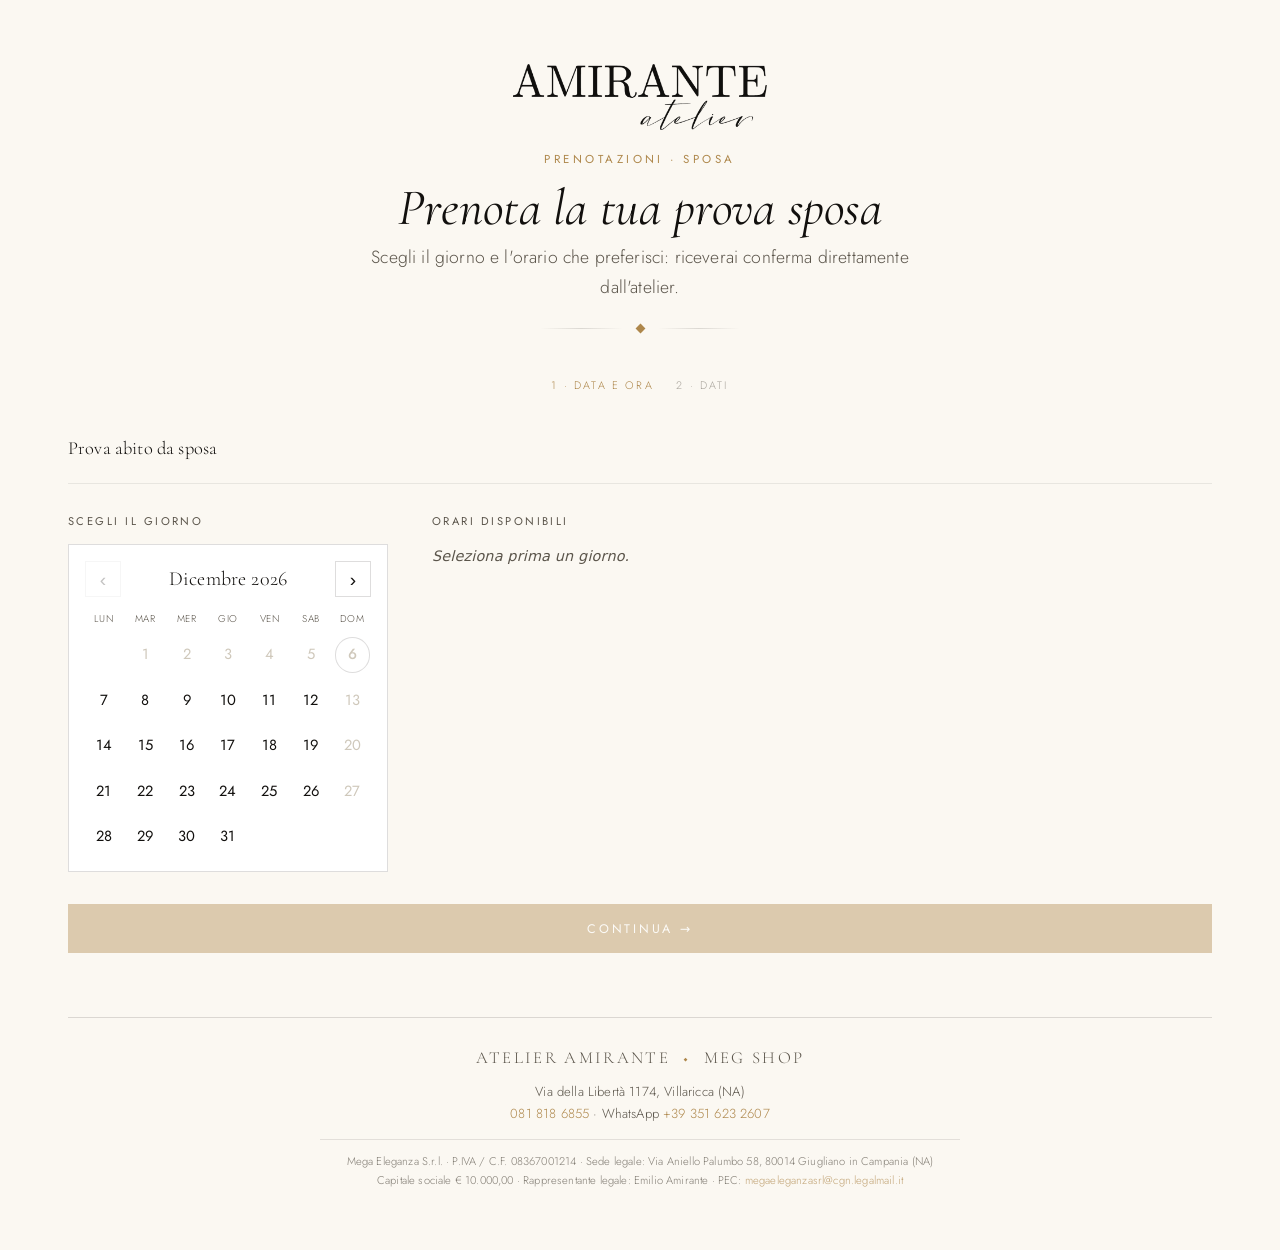
==== commit d3102852: "Aggiunge dati legali societari (Mega Eleganza S.r.l.) nel footer - data.js: email contatto + blocco " ====
--- a/prenota.html
+++ b/prenota.html
@@ -38,6 +38,7 @@
     border-top:1px solid var(--line)}
   .pren-foot .fn{font-family:var(--serif);font-size:1.05rem;letter-spacing:.14em;text-transform:uppercase;color:var(--ink-soft)}
   .pren-foot .fd{font-family:var(--sans);font-size:.82rem;color:var(--ink-soft);margin-top:8px;line-height:1.7}
+.pren-foot .fl{font-family:var(--sans);font-size:.7rem;color:var(--ink-soft);opacity:.75;margin-top:14px;padding-top:12px;border-top:1px solid var(--line);line-height:1.7;max-width:640px;margin-inline:auto}
   .pren-foot a{color:var(--gold);text-decoration:none}
   .pren-foot .dot{color:var(--gold);margin:0 .4em}
 </style>
@@ -60,6 +61,10 @@
       <div class="fd">
         Via della Libertà 1174, Villaricca (NA)<br>
         <a href="tel:+390818186855">081 818 6855</a> · WhatsApp <a href="https://wa.me/393516232607" target="_blank" rel="noopener">+39 351 623 2607</a>
+      </div>
+      <div class="fl">
+        Mega Eleganza S.r.l. · P.IVA / C.F. 08367001214 · Sede legale: Via Aniello Palumbo 58, 80014 Giugliano in Campania (NA)<br>
+        Capitale sociale € 10.000,00 · Rappresentante legale: Emilio Amirante · PEC: <a href="mailto:megaeleganzasrl@cgn.legalmail.it">megaeleganzasrl@cgn.legalmail.it</a>
       </div>
     </footer>
   </main>
